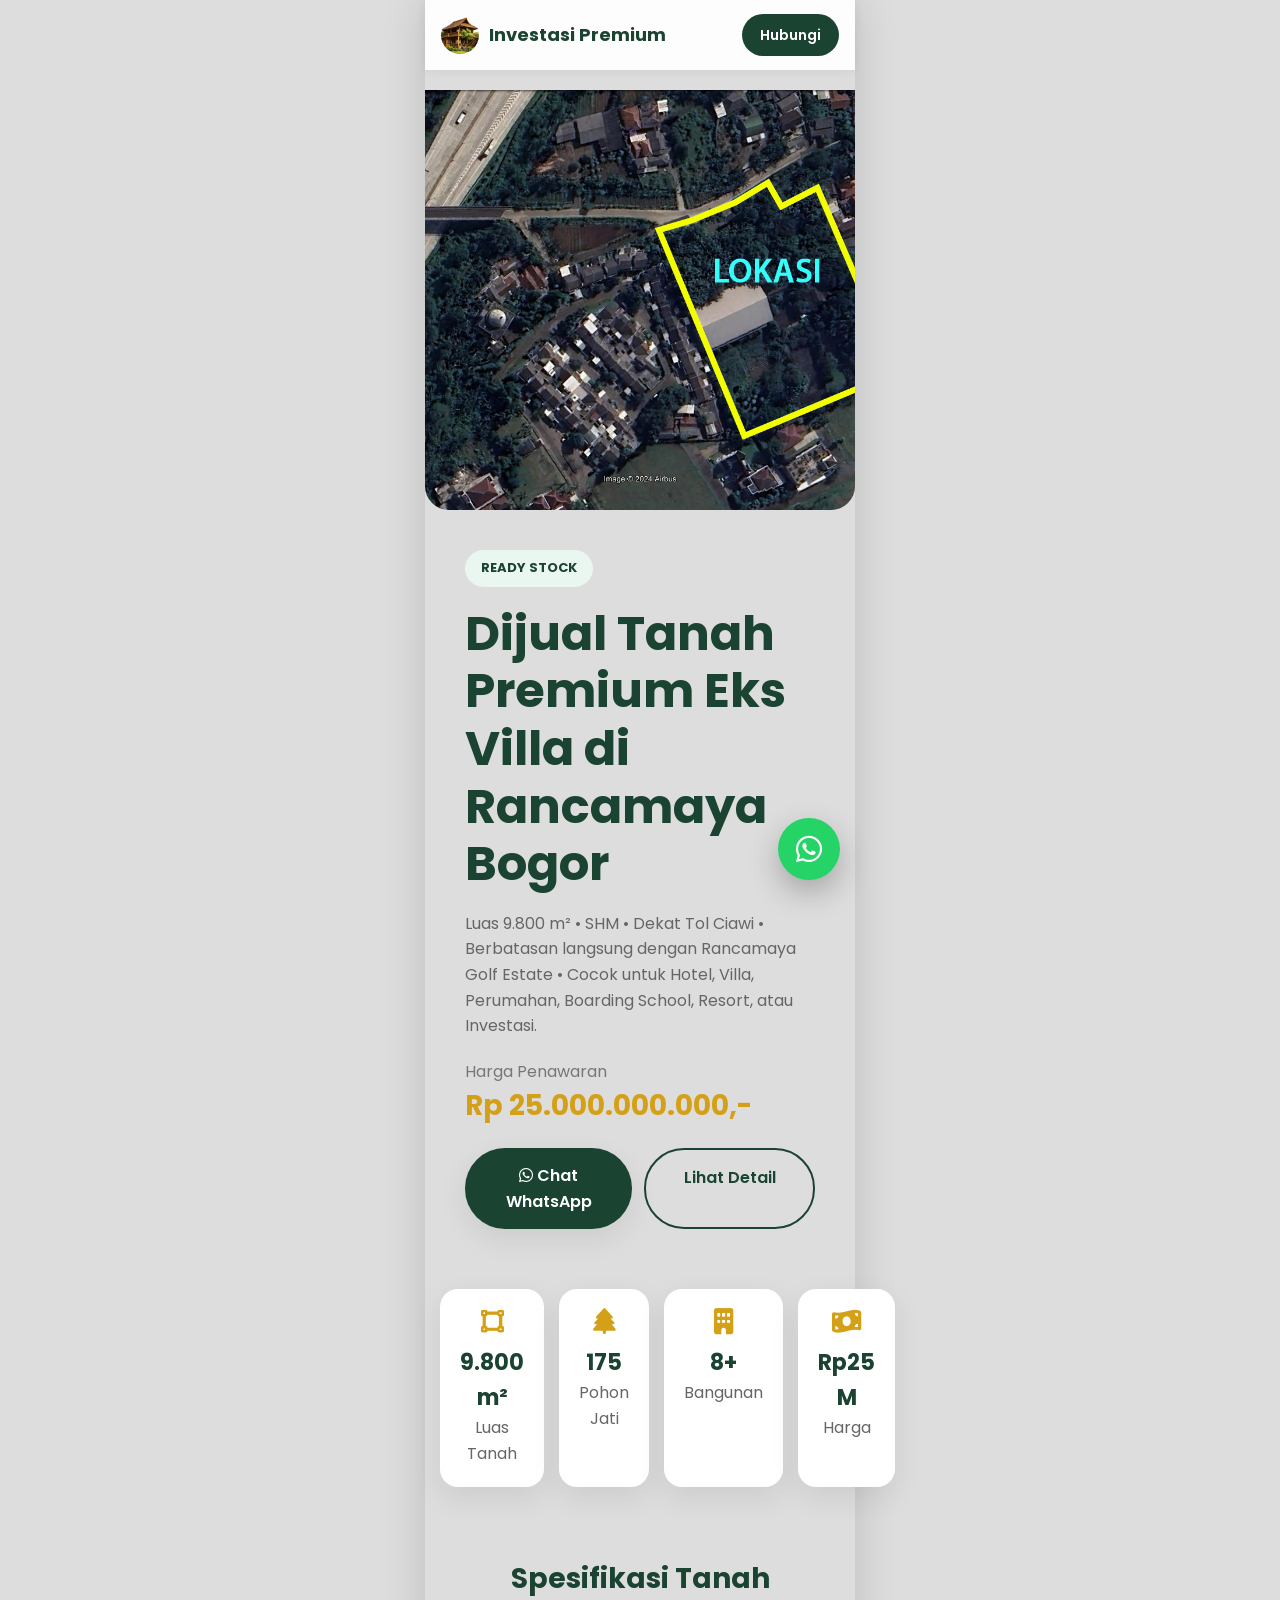
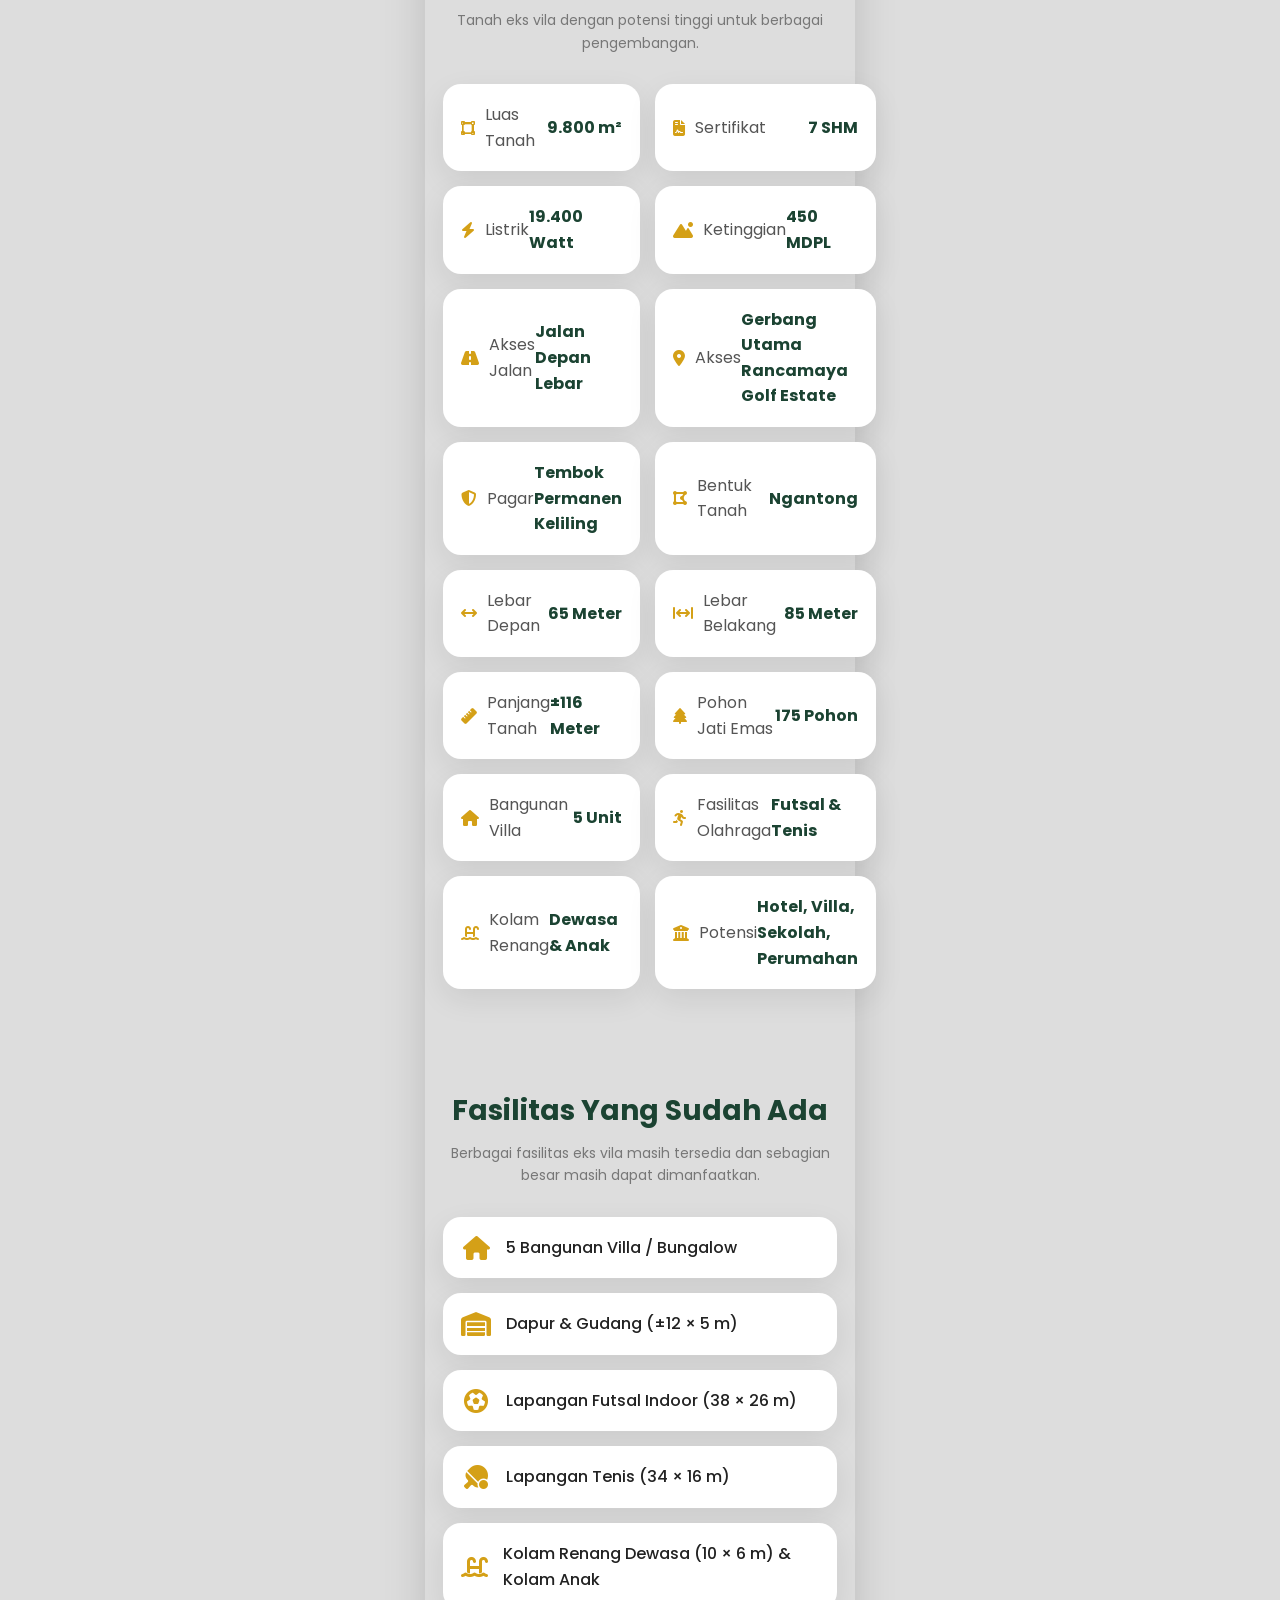
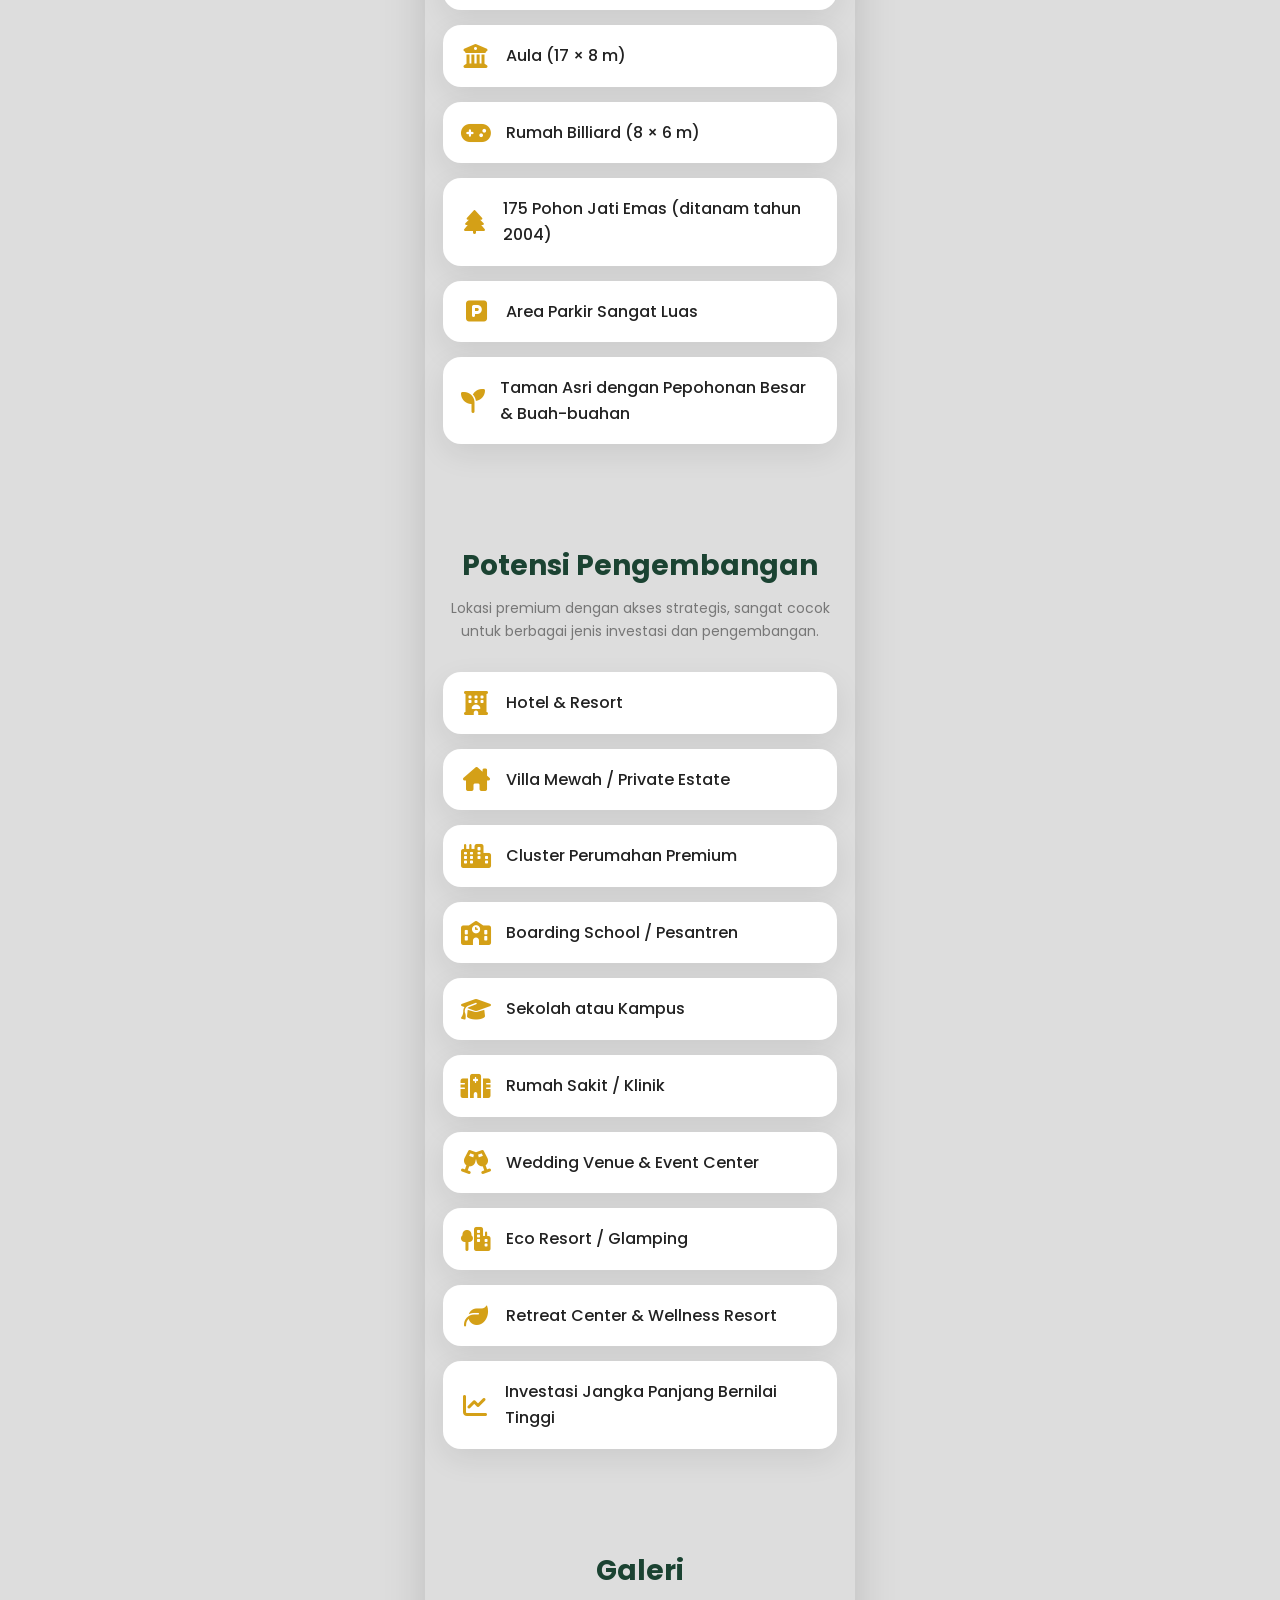
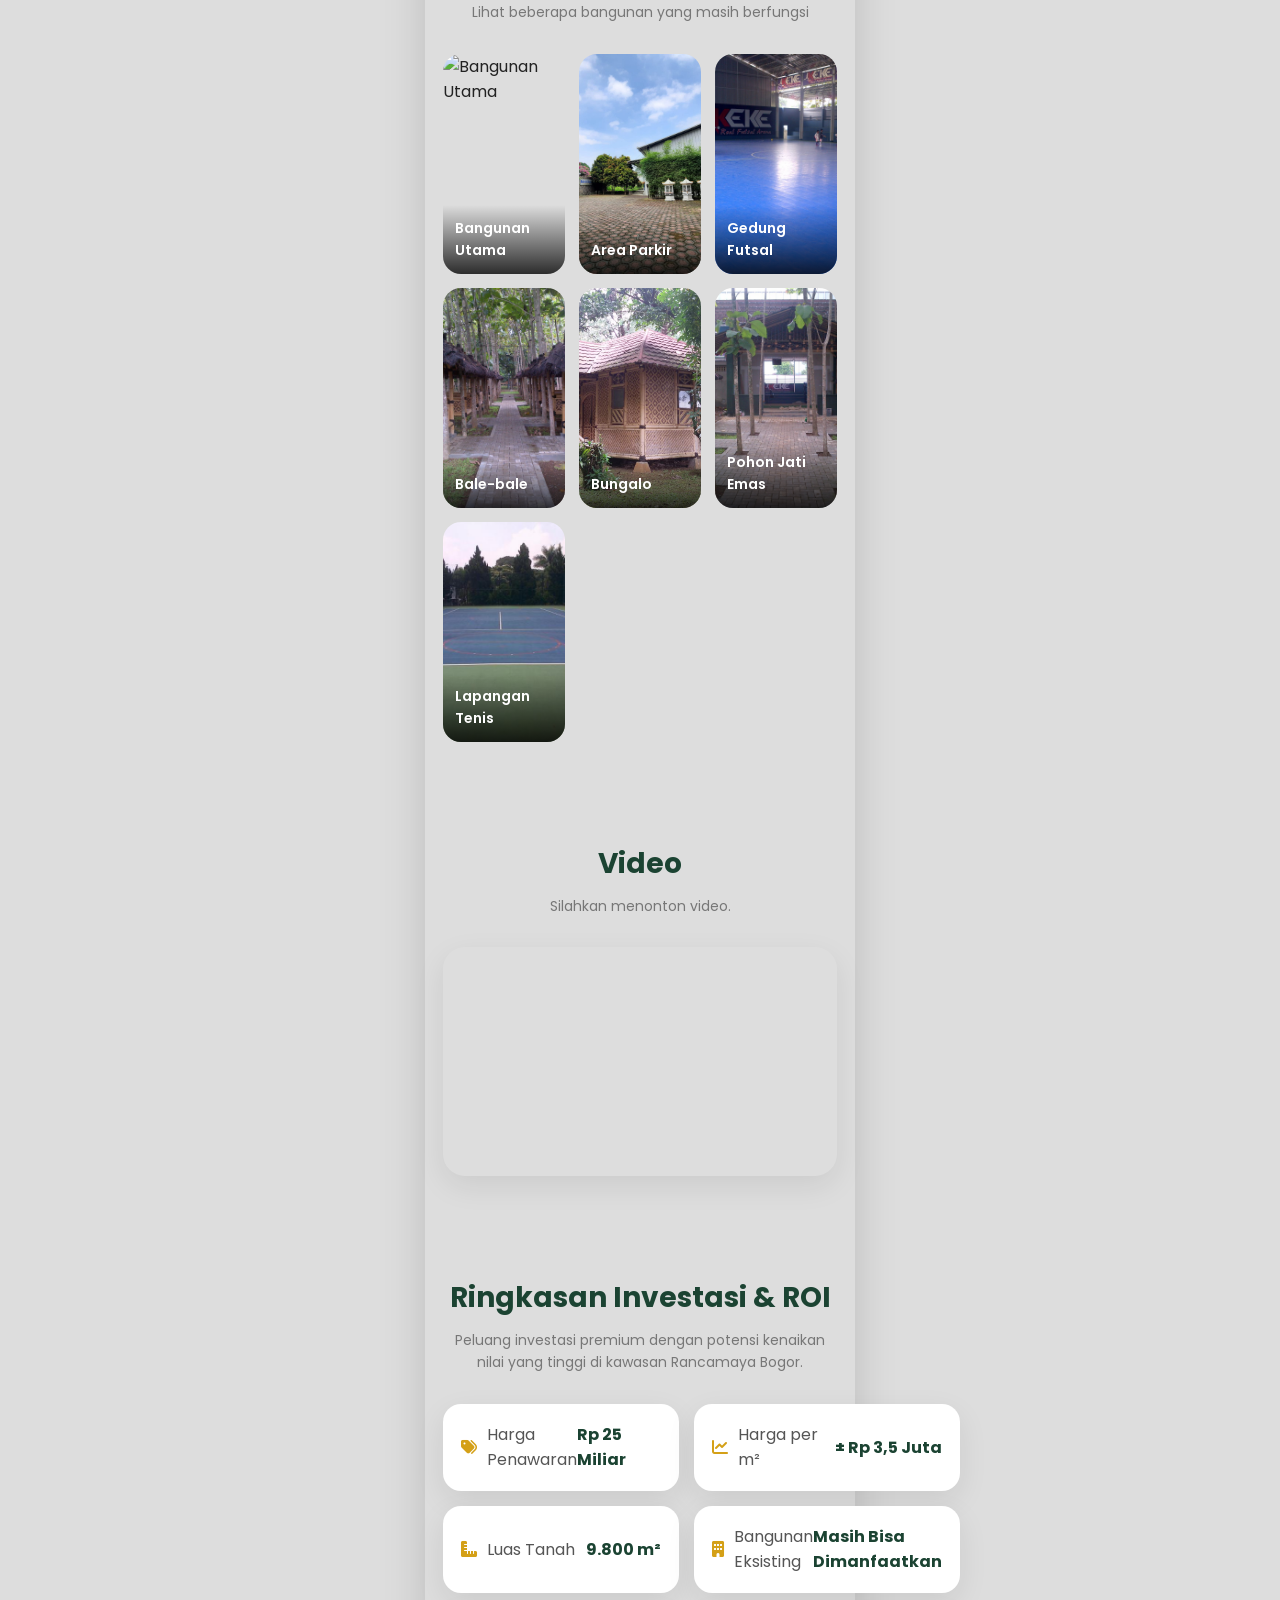
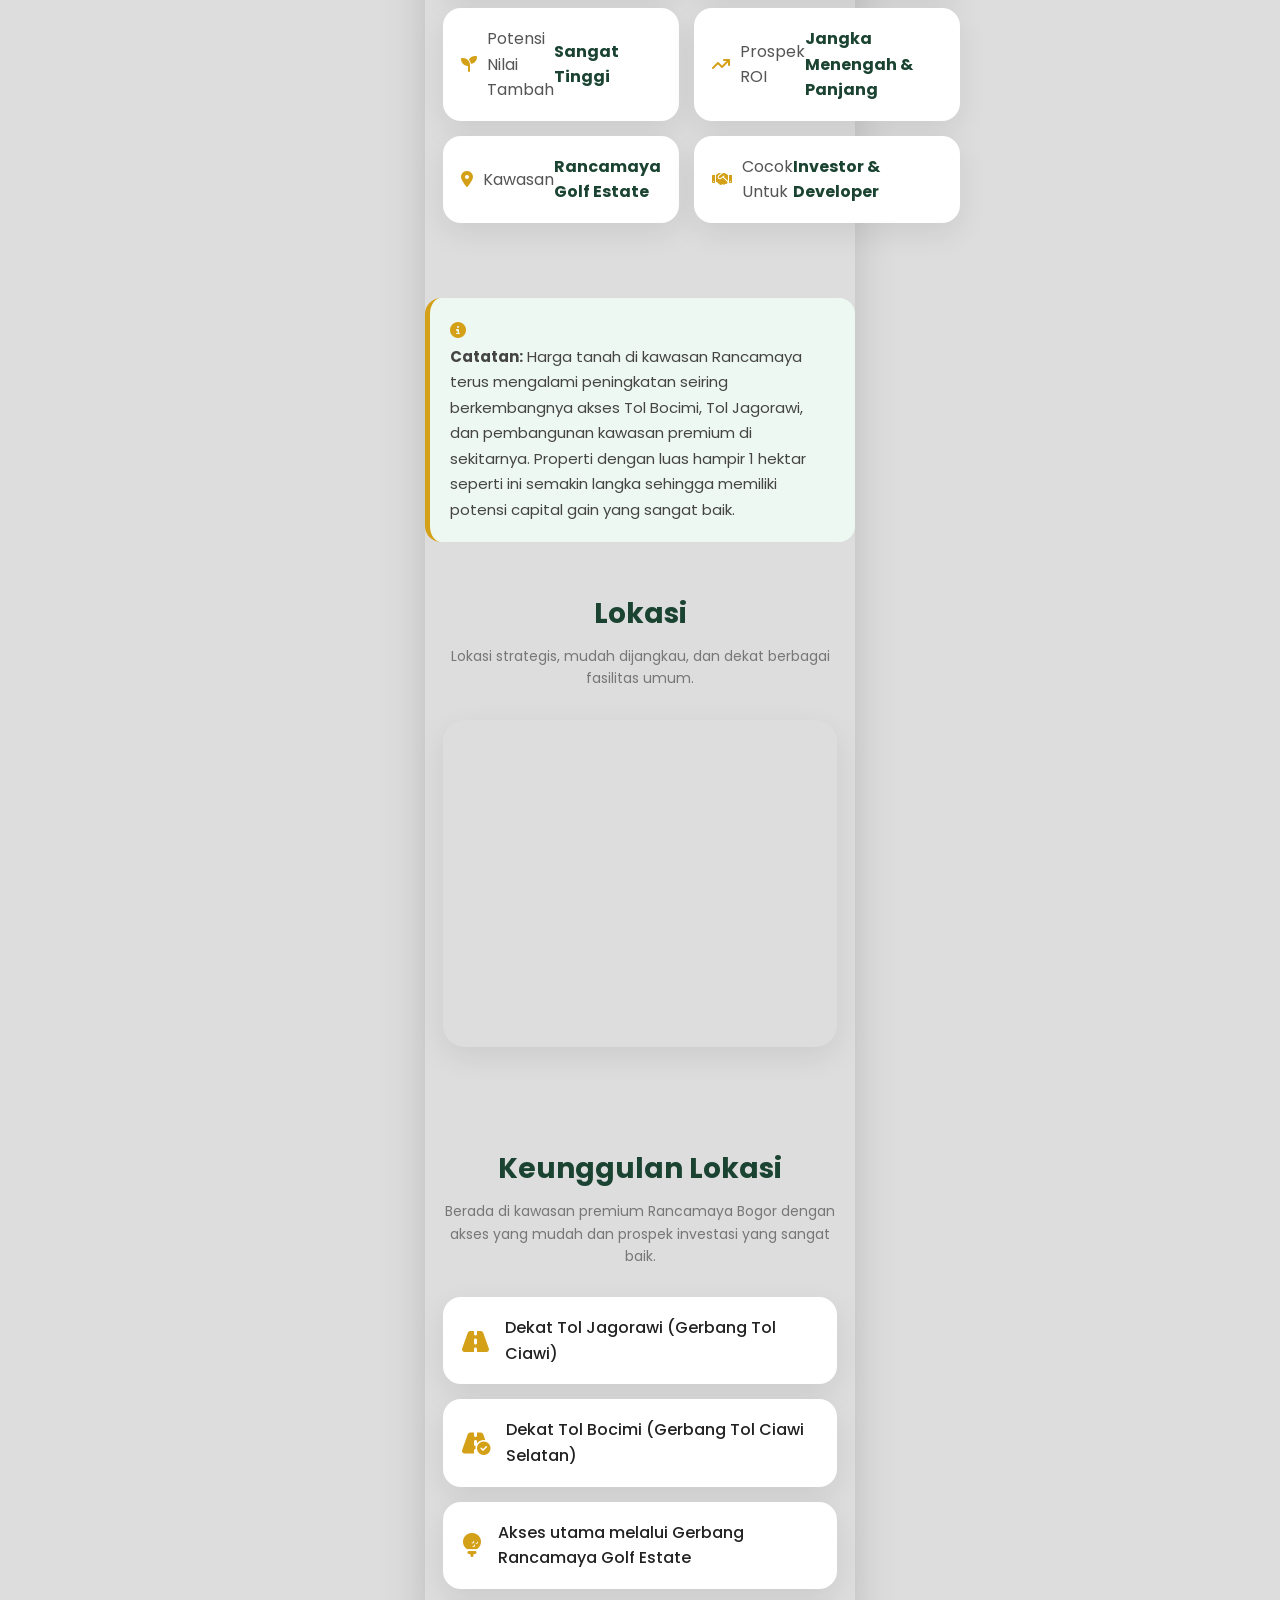
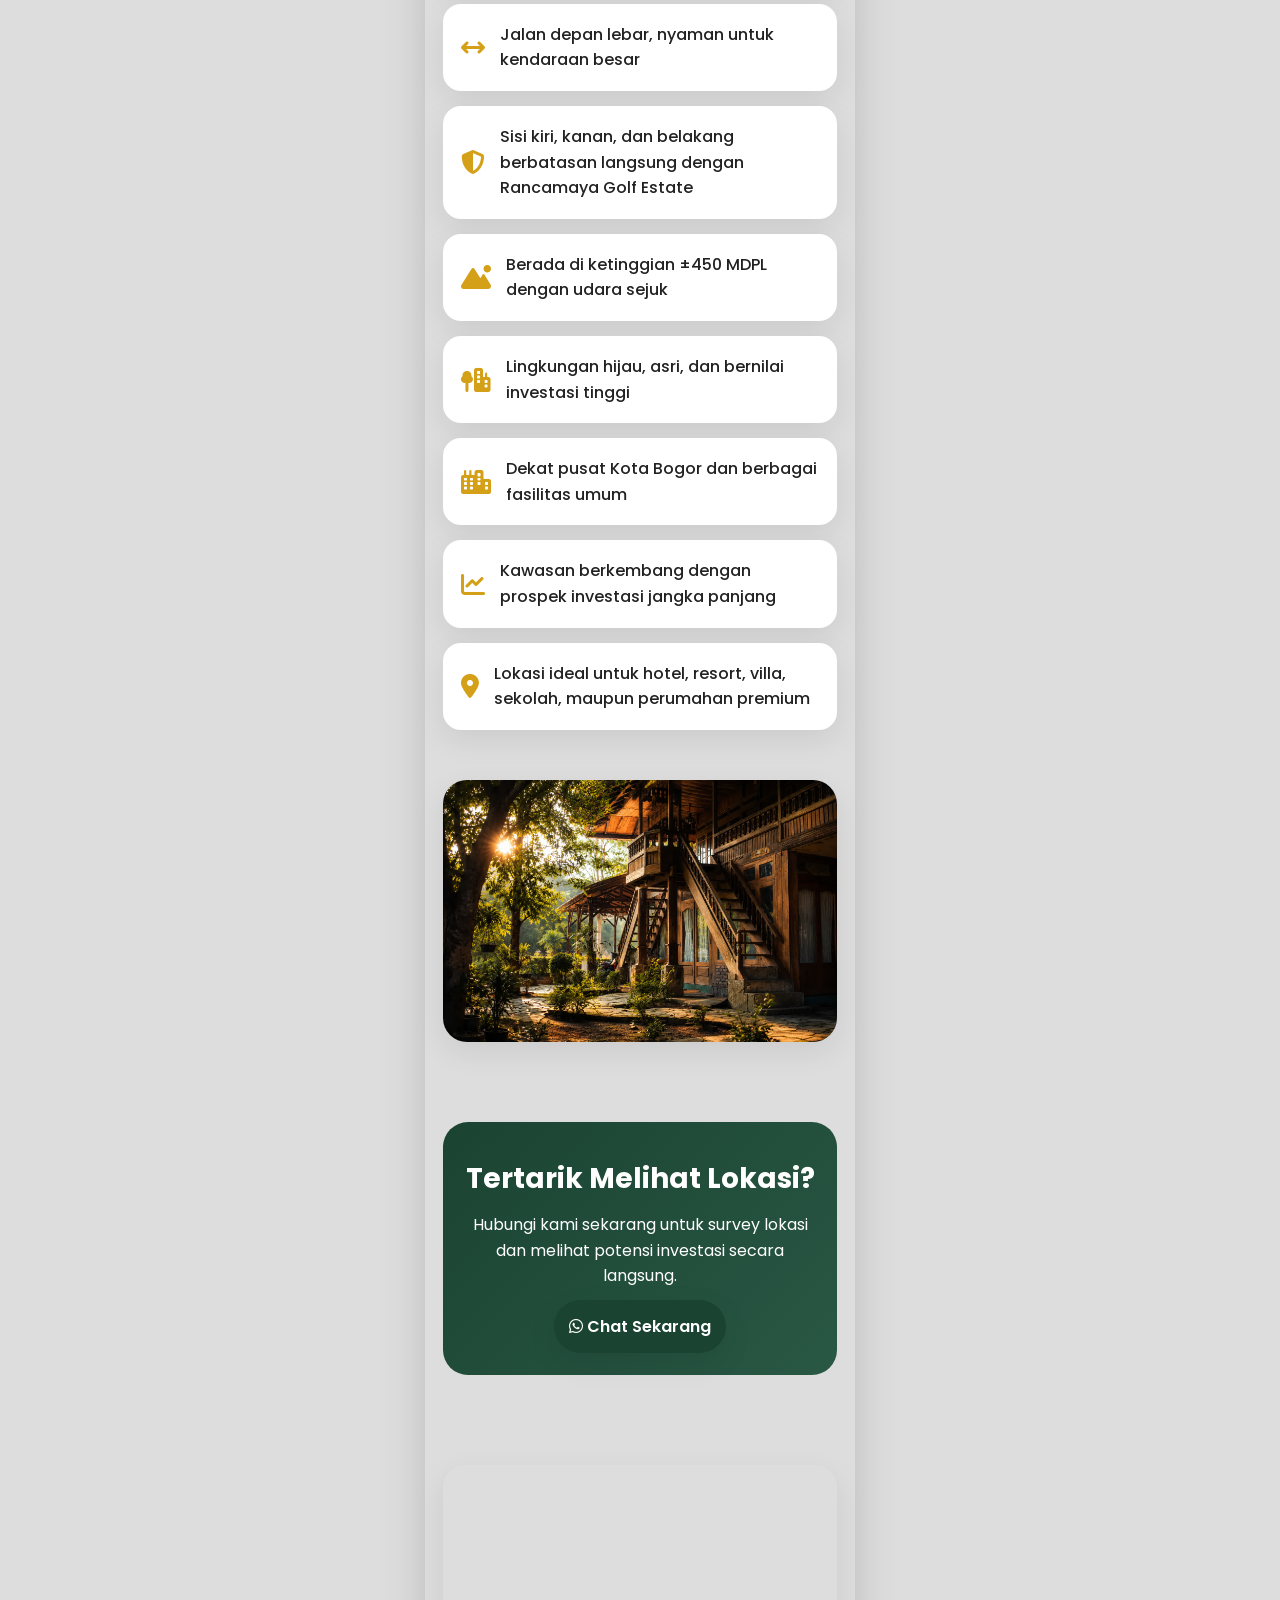
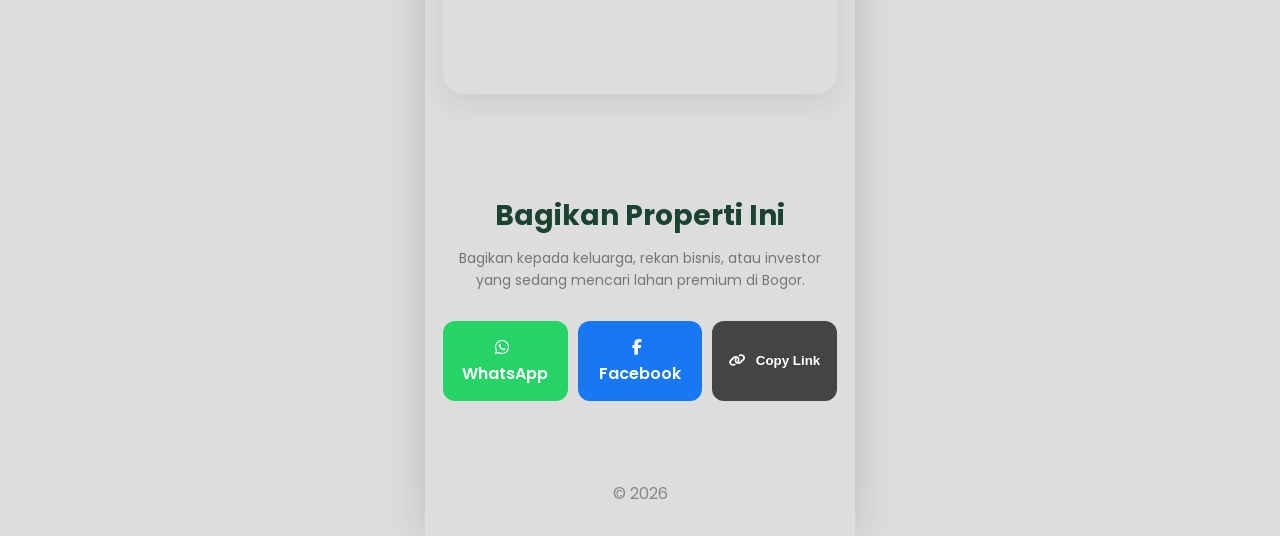
==== index.html @ b441531a "Update index.html" ====
<!DOCTYPE html>
<html lang="id">

<head>

<!-- Primary Meta Tags -->
<meta charset="UTF-8">
<meta name="viewport" content="width=device-width, initial-scale=1.0">

<title>
Tanah Eks Villa Dijual di Rancamaya Bogor | 9.800 m² | SHM | Rp25 Miliar
</title>

<meta name="title" content="Tanah Eks Villa Dijual di Rancamaya Bogor | 9.800 m² | Rp25 Miliar">

<meta name="description" content="Dijual tanah eks villa seluas 9.800 m² di Rancamaya Bogor. Dekat Tol Ciawi, akses dari Rancamaya Golf Estate, 7 SHM, cocok untuk hotel, villa, boarding school, resort, atau perumahan.">

<!-- Open Graph / Facebook -->
<meta property="og:type" content="website">
<meta property="og:url" content="https://rontob.github.io/investasi-premium/">
<meta property="og:title" content="Tanah Eks Villa Dijual di Rancamaya Bogor | 9.800 m² | Rp25 Miliar">
<meta property="og:description" content="Tanah eks villa premium seluas 9.800 m² di kawasan Rancamaya Bogor. Dekat Tol Ciawi, akses utama Rancamaya Golf Estate, 7 SHM, cocok untuk hotel, villa mewah, resort, boarding school, dan perumahan.">
<meta property="og:image" content="https://rontob.github.io/investasi-premium/images/cover.jpg">
<meta property="og:image:secure_url" content="https://rontob.github.io/investasi-premium/images/cover.jpg">
<meta property="og:image:type" content="image/jpeg">
<meta property="og:site_name" content="Investasi Premium Rancamaya">
<meta property="og:locale" content="id_ID">

<!-- Twitter Card -->
<meta name="twitter:card" content="summary_large_image">
<meta name="twitter:url" content="https://rontob.github.io/investasi-premium/">
<meta name="twitter:title" content="Tanah Eks Villa Dijual di Rancamaya Bogor | 9.800 m²">
<meta name="twitter:description" content="Lahan premium 9.800 m² di Rancamaya Bogor dengan berbagai fasilitas eks villa. Cocok untuk hotel, resort, villa mewah, boarding school, dan investasi jangka panjang.">
<meta name="twitter:image" content="https://rontob.github.io/investasi-premium/images/cover.jpg">

<!-- Additional SEO -->
<meta name="keywords" content="tanah dijual Rancamaya, tanah Bogor, tanah dekat tol Ciawi, tanah investasi Bogor, lahan hotel Bogor, tanah villa Bogor, tanah resort Bogor, tanah boarding school, tanah perumahan Bogor, Rancamaya Golf Estate">

<meta name="author" content="Ronald 083897906925">
<meta name="robots" content="index,follow">

<link rel="canonical" href="https://rontob.github.io/investasi-premium/">

<link rel="icon" type="image/png" href="images/logo.png">

<meta name="theme-color" content="#1B4332">
    <!-- Google Font -->

    <link rel="preconnect"
        href="https://fonts.googleapis.com">

    <link rel="preconnect"
        href="https://fonts.gstatic.com"
        crossorigin>

    <link href="https://fonts.googleapis.com/css2?family=Poppins:wght@300;400;500;600;700;800&display=swap"
        rel="stylesheet">

    <!-- Font Awesome -->

    <link rel="stylesheet"
        href="https://cdnjs.cloudflare.com/ajax/libs/font-awesome/6.7.2/css/all.min.css">

    <!-- CSS -->

    <link rel="stylesheet"
        href="style.css">

</head>

<body>

<!-- ========================= -->

<header class="header">

<nav class="navbar">

<div class="logo">

<img src="images/logo.png" alt="Logo" loading="lazy">

<span>Investasi Premium</span>

</div>

<a href="https://wa.me/6283897906925?text=Halo%20Pak,%20saya%20tertarik%20dengan%20rumah%20di%20Cinere%20Residence."
class="btn-nav">

Hubungi

</a>

</nav>

</header>

<!-- ========================= -->

<section class="hero">

<img
src="images/cover.jpg"
alt="Rumah Dijual"
class="hero-image"
loading="eager" fetchpriority="high">

<div class="hero-content">

<span class="badge">

READY STOCK

</span>

<h1>
Dijual Tanah Premium Eks Villa di Rancamaya Bogor
</h1>

<p>
Luas 9.800 m² • SHM • Dekat Tol Ciawi • Berbatasan langsung dengan Rancamaya Golf Estate • Cocok untuk Hotel, Villa, Perumahan, Boarding School, Resort, atau Investasi.
</p>

<div class="price">

Harga Penawaran

<strong>
Rp 25.000.000.000,-
</strong>

</div>

<div class="hero-button">

<a

href="https://wa.me/6283897906925?text=Halo%20Pak,%20saya%20tertarik%20dengan%20rumah%20di%20Cinere%20Residence."

class="btn-primary">

<i class="fab fa-whatsapp"></i>

Chat WhatsApp

</a>

<a

href="#spesifikasi"

class="btn-secondary">

Lihat Detail

</a>

</div>

</div>

</section>


<!-- ========================= -->
<!-- QUICK INFO -->
<!-- ========================= -->

<section class="quick-info">

    <div class="item">
        <i class="fa-solid fa-vector-square"></i>
        <h3>9.800 m²</h3>
        <p>Luas Tanah</p>
    </div>

    <div class="item">
        <i class="fa-solid fa-tree"></i>
        <h3>175</h3>
        <p>Pohon Jati</p>
    </div>

    <div class="item">
        <i class="fa-solid fa-building"></i>
        <h3>8+</h3>
        <p>Bangunan</p>
    </div>

    <div class="item">
        <i class="fa-solid fa-money-bill-wave"></i>
        <h3>Rp25 M</h3>
        <p>Harga</p>
    </div>

</section>

<!-- ========================= -->
<!-- SPESIFIKASI -->
<!-- ========================= -->

<section id="spesifikasi" class="section">

    <div class="section-title">
        <h2>Spesifikasi Tanah</h2>
        <p>
            Tanah eks vila dengan potensi tinggi untuk berbagai pengembangan.
        </p>
    </div>

    <div class="spec-card">

        <div>
            <i class="fa-solid fa-vector-square"></i>
            <span>Luas Tanah</span>
            <strong>9.800 m²</strong>
        </div>

        <div>
            <i class="fa-solid fa-file-contract"></i>
            <span>Sertifikat</span>
            <strong>7 SHM</strong>
        </div>

        <div>
            <i class="fa-solid fa-bolt"></i>
            <span>Listrik</span>
            <strong>19.400 Watt</strong>
        </div>

        <div>
            <i class="fa-solid fa-mountain-sun"></i>
            <span>Ketinggian</span>
            <strong>450 MDPL</strong>
        </div>

        <div>
            <i class="fa-solid fa-road"></i>
            <span>Akses Jalan</span>
            <strong>Jalan Depan Lebar</strong>
        </div>

        <div>
            <i class="fa-solid fa-location-dot"></i>
            <span>Akses</span>
            <strong>Gerbang Utama Rancamaya Golf Estate</strong>
        </div>

        <div>
            <i class="fa-solid fa-shield-halved"></i>
            <span>Pagar</span>
            <strong>Tembok Permanen Keliling</strong>
        </div>

        <div>
            <i class="fa-solid fa-draw-polygon"></i>
            <span>Bentuk Tanah</span>
            <strong>Ngantong</strong>
        </div>

        <div>
            <i class="fa-solid fa-arrows-left-right"></i>
            <span>Lebar Depan</span>
            <strong>65 Meter</strong>
        </div>

        <div>
            <i class="fa-solid fa-arrows-left-right-to-line"></i>
            <span>Lebar Belakang</span>
            <strong>85 Meter</strong>
        </div>

        <div>
            <i class="fa-solid fa-ruler"></i>
            <span>Panjang Tanah</span>
            <strong>±116 Meter</strong>
        </div>

        <div>
            <i class="fa-solid fa-tree"></i>
            <span>Pohon Jati Emas</span>
            <strong>175 Pohon</strong>
        </div>

        <div>
            <i class="fa-solid fa-house"></i>
            <span>Bangunan Villa</span>
            <strong>5 Unit</strong>
        </div>

        <div>
            <i class="fa-solid fa-person-running"></i>
            <span>Fasilitas Olahraga</span>
            <strong>Futsal & Tenis</strong>
        </div>

        <div>
            <i class="fa-solid fa-water-ladder"></i>
            <span>Kolam Renang</span>
            <strong>Dewasa & Anak</strong>
        </div>

        <div>
            <i class="fa-solid fa-building-columns"></i>
            <span>Potensi</span>
            <strong>Hotel, Villa, Sekolah, Perumahan</strong>
        </div>

    </div>

</section>

<!-- ====== BAGIAN 2 DIMULAI DI SINI ====== -->
<!-- ========================= -->
<!-- FASILITAS YANG SUDAH ADA -->
<!-- ========================= -->

<section id="fasilitas" class="section">

    <div class="section-title">
        <h2>Fasilitas Yang Sudah Ada</h2>
        <p>
            Berbagai fasilitas eks vila masih tersedia dan sebagian besar masih dapat dimanfaatkan.
        </p>
    </div>

    <div class="feature-list">

        <div class="feature-item">
            <i class="fa-solid fa-house"></i>
            <span>5 Bangunan Villa / Bungalow</span>
        </div>

        <div class="feature-item">
            <i class="fa-solid fa-warehouse"></i>
            <span>Dapur & Gudang (±12 × 5 m)</span>
        </div>

        <div class="feature-item">
            <i class="fa-solid fa-futbol"></i>
            <span>Lapangan Futsal Indoor (38 × 26 m)</span>
        </div>

        <div class="feature-item">
            <i class="fa-solid fa-table-tennis-paddle-ball"></i>
            <span>Lapangan Tenis (34 × 16 m)</span>
        </div>

        <div class="feature-item">
            <i class="fa-solid fa-water-ladder"></i>
            <span>Kolam Renang Dewasa (10 × 6 m) & Kolam Anak</span>
        </div>

        <div class="feature-item">
            <i class="fa-solid fa-building-columns"></i>
            <span>Aula (17 × 8 m)</span>
        </div>

        <div class="feature-item">
            <i class="fa-solid fa-gamepad"></i>
            <span>Rumah Billiard (8 × 6 m)</span>
        </div>

        <div class="feature-item">
            <i class="fa-solid fa-tree"></i>
            <span>175 Pohon Jati Emas (ditanam tahun 2004)</span>
        </div>

        <div class="feature-item">
            <i class="fa-solid fa-square-parking"></i>
            <span>Area Parkir Sangat Luas</span>
        </div>

        <div class="feature-item">
            <i class="fa-solid fa-seedling"></i>
            <span>Taman Asri dengan Pepohonan Besar & Buah-buahan</span>
        </div>

    </div>

</section>

    <!-- ========================= -->
<!-- POTENSI PENGEMBANGAN -->
<!-- ========================= -->

<section id="potensi" class="section">

    <div class="section-title">
        <h2>Potensi Pengembangan</h2>
        <p>
            Lokasi premium dengan akses strategis, sangat cocok untuk berbagai jenis investasi dan pengembangan.
        </p>
    </div>

    <div class="feature-list">

        <div class="feature-item">
            <i class="fa-solid fa-hotel"></i>
            <span>Hotel & Resort</span>
        </div>

        <div class="feature-item">
            <i class="fa-solid fa-house-chimney"></i>
            <span>Villa Mewah / Private Estate</span>
        </div>

        <div class="feature-item">
            <i class="fa-solid fa-city"></i>
            <span>Cluster Perumahan Premium</span>
        </div>

        <div class="feature-item">
            <i class="fa-solid fa-school"></i>
            <span>Boarding School / Pesantren</span>
        </div>

        <div class="feature-item">
            <i class="fa-solid fa-graduation-cap"></i>
            <span>Sekolah atau Kampus</span>
        </div>

        <div class="feature-item">
            <i class="fa-solid fa-hospital"></i>
            <span>Rumah Sakit / Klinik</span>
        </div>

        <div class="feature-item">
            <i class="fa-solid fa-champagne-glasses"></i>
            <span>Wedding Venue & Event Center</span>
        </div>

        <div class="feature-item">
            <i class="fa-solid fa-tree-city"></i>
            <span>Eco Resort / Glamping</span>
        </div>

        <div class="feature-item">
            <i class="fa-solid fa-leaf"></i>
            <span>Retreat Center & Wellness Resort</span>
        </div>

        <div class="feature-item">
            <i class="fa-solid fa-chart-line"></i>
            <span>Investasi Jangka Panjang Bernilai Tinggi</span>
        </div>

    </div>

</section>

<!-- ========================= -->
<!-- GALERI -->
<!-- ========================= -->

    
    <section id="gallery" class="section">

    <div class="section-title">
        <h2>Galeri</h2>
        <p>Lihat beberapa bangunan yang masih berfungsi</p>
    </div>

    <div class="gallery">

        <div class="gallery-item">
            <img src="images/bagunanutama.jpeg"
                 alt="Bangunan Utama"
                 loading="lazy"
                 onclick="openImage(this.src)">
            <div class="gallery-caption">Bangunan Utama</div>
        </div>

        <div class="gallery-item">
            <img src="images/parkir.jpeg"
                 alt="Area Parkir Luas"
                 loading="lazy"
                 onclick="openImage(this.src)">
            <div class="gallery-caption">Area Parkir</div>
        </div>

        <div class="gallery-item">
            <img src="images/futsal.jpeg"
                 alt="Gedung Futsal"
                 loading="lazy"
                 onclick="openImage(this.src)">
            <div class="gallery-caption">Gedung Futsal</div>
        </div>

        <div class="gallery-item">
            <img src="images/balebale.jpeg"
                 alt="Dapur"
                 loading="lazy"
                 onclick="openImage(this.src)">
            <div class="gallery-caption">Bale-bale</div>
        </div>

        <div class="gallery-item">
            <img src="images/bungalo.jpeg"
                 alt="Bungalo"
                 loading="lazy"
                 onclick="openImage(this.src)">
            <div class="gallery-caption">Bungalo</div>
        </div>

        <div class="gallery-item">
            <img src="images/pintumasukfutsal.jpeg"
                 alt="Area Masuk Futsal"
                 loading="lazy"
                 onclick="openImage(this.src)">
            <div class="gallery-caption">Pohon Jati Emas</div>
        </div>
        <div class="gallery-item">
            <img src="images/tenis.jpeg"
                 alt="Lapangan Tenis"
                 loading="lazy"
                 onclick="openImage(this.src)">
            <div class="gallery-caption">Lapangan Tenis</div>
        </div>
    </div>

    </section>

<!-- ========================= -->
<!-- VIDEO -->
<!-- ========================= -->

<section class="section">

    <div class="section-title">

        <h2>Video</h2>

        <p>
            Silahkan menonton video.
        </p>

    </div>

    <div class="video-box">

        <iframe
            src="https://www.youtube.com/embed/E-bvQVPgO90"
            title="Video 1"
            loading="lazy"
            allowfullscreen>
        </iframe>

    </div>


</section>


    <!-- ========================= -->
<!-- RINGKASAN INVESTASI & ROI -->
<!-- ========================= -->

<section id="investasi" class="section">

    <div class="section-title">
        <h2>Ringkasan Investasi & ROI</h2>
        <p>
            Peluang investasi premium dengan potensi kenaikan nilai yang tinggi di kawasan Rancamaya Bogor.
        </p>
    </div>

    <div class="spec-card">

        <div>
            <i class="fa-solid fa-tags"></i>
            <span>Harga Penawaran</span>
            <strong>Rp 25 Miliar</strong>
        </div>

        <div>
            <i class="fa-solid fa-chart-line"></i>
            <span>Harga per m²</span>
            <strong>± Rp 3,5 Juta</strong>
        </div>

        <div>
            <i class="fa-solid fa-ruler-combined"></i>
            <span>Luas Tanah</span>
            <strong>9.800 m²</strong>
        </div>

        <div>
            <i class="fa-solid fa-building"></i>
            <span>Bangunan Eksisting</span>
            <strong>Masih Bisa Dimanfaatkan</strong>
        </div>

        <div>
            <i class="fa-solid fa-seedling"></i>
            <span>Potensi Nilai Tambah</span>
            <strong>Sangat Tinggi</strong>
        </div>

        <div>
            <i class="fa-solid fa-arrow-trend-up"></i>
            <span>Prospek ROI</span>
            <strong>Jangka Menengah & Panjang</strong>
        </div>

        <div>
            <i class="fa-solid fa-location-dot"></i>
            <span>Kawasan</span>
            <strong>Rancamaya Golf Estate</strong>
        </div>

        <div>
            <i class="fa-solid fa-handshake"></i>
            <span>Cocok Untuk</span>
            <strong>Investor & Developer</strong>
        </div>

    </div>

</section>
    <div class="cta-note">

    <i class="fa-solid fa-circle-info"></i>

    <p>
        <strong>Catatan:</strong> Harga tanah di kawasan Rancamaya terus mengalami peningkatan seiring berkembangnya akses Tol Bocimi, Tol Jagorawi, dan pembangunan kawasan premium di sekitarnya. Properti dengan luas hampir 1 hektar seperti ini semakin langka sehingga memiliki potensi capital gain yang sangat baik.
    </p>

    </div>

<!-- ========================= -->
<!-- LOKASI -->
<!-- ========================= -->

<section id="lokasi" class="section">

    <div class="section-title">
        <h2>Lokasi</h2>
        <p>Lokasi strategis, mudah dijangkau, dan dekat berbagai fasilitas umum.</p>
    </div>

    <div class="map">

              <iframe
            src="https://www.google.com/maps?q=Keke+Futsal+Arena+Bogor&output=embed"
            loading="lazy"
            allowfullscreen
            referrerpolicy="strict-origin-when-cross-origin"
            title="Lokasi Rumah Dijual Cinere Residence">
              </iframe>

    </div>

</section>
<!-- ========================= -->
<!-- KEUNGGULAN LOKASI -->
<!-- ========================= -->

<section id="keunggulan-lokasi" class="section">

    <div class="section-title">
        <h2>Keunggulan Lokasi</h2>
        <p>
            Berada di kawasan premium Rancamaya Bogor dengan akses yang mudah dan prospek investasi yang sangat baik.
        </p>
    </div>

    <div class="feature-list">

        <div class="feature-item">
            <i class="fa-solid fa-road"></i>
            <span>Dekat Tol Jagorawi (Gerbang Tol Ciawi)</span>
        </div>

        <div class="feature-item">
            <i class="fa-solid fa-road-circle-check"></i>
            <span>Dekat Tol Bocimi (Gerbang Tol Ciawi Selatan)</span>
        </div>

        <div class="feature-item">
            <i class="fa-solid fa-golf-ball-tee"></i>
            <span>Akses utama melalui Gerbang Rancamaya Golf Estate</span>
        </div>

        <div class="feature-item">
            <i class="fa-solid fa-arrows-left-right"></i>
            <span>Jalan depan lebar, nyaman untuk kendaraan besar</span>
        </div>

        <div class="feature-item">
            <i class="fa-solid fa-shield-halved"></i>
            <span>Sisi kiri, kanan, dan belakang berbatasan langsung dengan Rancamaya Golf Estate</span>
        </div>

        <div class="feature-item">
            <i class="fa-solid fa-mountain-sun"></i>
            <span>Berada di ketinggian ±450 MDPL dengan udara sejuk</span>
        </div>

        <div class="feature-item">
            <i class="fa-solid fa-tree-city"></i>
            <span>Lingkungan hijau, asri, dan bernilai investasi tinggi</span>
        </div>

        <div class="feature-item">
            <i class="fa-solid fa-city"></i>
            <span>Dekat pusat Kota Bogor dan berbagai fasilitas umum</span>
        </div>

        <div class="feature-item">
            <i class="fa-solid fa-chart-line"></i>
            <span>Kawasan berkembang dengan prospek investasi jangka panjang</span>
        </div>

        <div class="feature-item">
            <i class="fa-solid fa-location-dot"></i>
            <span>Lokasi ideal untuk hotel, resort, villa, sekolah, maupun perumahan premium</span>
        </div>

    </div>

</section>

    <!-- ========================= -->
<!-- FULL IMAGE -->
<!-- ========================= -->

<section class="section image-banner">

    <img
        src="images/art.jpg"
        alt="Investasi Tanah Premium Rancamaya"
        loading="lazy">

</section>
<!-- ========================= -->
<!-- CALL TO ACTION -->
<!-- ========================= -->

<section class="cta">

<h2>

Tertarik Melihat Lokasi?

</h2>

<p>

Hubungi kami sekarang untuk survey lokasi dan melihat potensi investasi secara langsung.
    
</p>

<a
href="https://wa.me/6283897906925?text=Halo%20Pak,%20saya%20tertarik%20dengan%20rumah%20di%20Cinere%20Residence."
class="btn-primary">

<i class="fab fa-whatsapp"></i>

Chat Sekarang

</a>

</section>
    <section class="section">
            <div class="video-box">

        <iframe
            src="https://www.youtube.com/embed/zc4q4cCRBk8"
            title="Video 2"
            loading="lazy"
            allowfullscreen>
        </iframe>

            </div>
            
        </section>
<!-- ========================= -->
<!-- BAGIKAN PROPERTI -->
<!-- ========================= -->

<section class="section" id="share">

    <div class="section-title">
        <h2>Bagikan Properti Ini</h2>
        <p>
            Bagikan kepada keluarga, rekan bisnis, atau investor yang sedang mencari lahan premium di Bogor.
        </p>
    </div>

    <div class="share-buttons">

        <a href="#" id="shareWhatsapp" class="share-btn whatsapp">
            <i class="fab fa-whatsapp"></i>
            WhatsApp
        </a>

        <a href="#" id="shareFacebook" class="share-btn facebook" target="_blank">
            <i class="fab fa-facebook-f"></i>
            Facebook
        </a>

        <button type="button" id="copyLink" class="share-btn copy">
            <i class="fa-solid fa-link"></i>
            Copy Link
        </button>

    </div>

</section>

<!-- ========================= -->
<!-- FOOTER -->
<!-- ========================= -->

<footer>

    <p>
        © 2026 
    </p>

</footer>

<!-- ========================= -->
<!-- FLOATING WHATSAPP -->
<!-- ========================= -->

<a
    href="https://wa.me/6283897906925?text=Halo,%20saya%20tertarik%20dengan%20Tanah%20Premium%20Eks%20Villa%20di%20Rancamaya%20Bogor.%20Mohon%20informasinya."
    class="floating-wa"
    target="_blank"
    aria-label="Chat WhatsApp">

    <i class="fab fa-whatsapp"></i>

</a>

<!-- ========================= -->
<!-- LIGHTBOX -->
<!-- ========================= -->

<div id="imageModal" class="image-modal">

    <span class="close-btn" onclick="closeImage()">&times;</span>

    <img id="modalImg" alt="Foto Properti">

</div>

<!-- ========================= -->
<!-- JAVASCRIPT -->
<!-- ========================= -->

<script src="script.js"></script>

</body>

</html>
---- style.css ----
/* ======================================================
   LANDING PAGE RUMAH
   STYLE.CSS
   Mobile First
====================================================== */

/* =========================
   RESET
========================= */

*{
    margin:0;
    padding:0;
    box-sizing:border-box;
}

:root{
    --primary:#1B4332;
    --secondary:#D4A017;
    --white:#fff;
    --gray:#777;
    --light:#f5f5f5;
    --radius:18px;
    --shadow:0 10px 30px rgba(0,0,0,.08);
}

html{
    scroll-behavior:smooth;
}

body{
    font-family:'Poppins',sans-serif;
    background:#F7F8FA;
    color:#222;
    line-height:1.6;
}

img{
    width:100%;
    display:block;
    transition:.35s;
}

img:hover{
    filter:brightness(1.03);
}

a{
    text-decoration:none;
}

/* =========================
   SECTION
========================= */

.section{
    padding:50px 18px;
}

.section-title{
    text-align:center;
    margin-bottom:30px;
}

.section-title h2{
    font-size:28px;
    color:var(--primary);
    margin-bottom:8px;
}

.section-title p{
    color:var(--gray);
    font-size:14px;
}

/* =========================
   NAVBAR
========================= */

.header{
    position:fixed;
    top:0;
    left:0;
    width:100%;
    z-index:999;
    background:rgba(255,255,255,.92);
    backdrop-filter:blur(10px);
    box-shadow:0 2px 10px rgba(0,0,0,.05);
}

.navbar{
    height:70px;
    padding:0 16px;
    display:flex;
    justify-content:space-between;
    align-items:center;
}

.logo{
    display:flex;
    align-items:center;
    gap:10px;
    color:var(--primary);
    font-weight:700;
    font-size:18px;
}

.logo img{
    width:38px;
    height:38px;
    border-radius:50%;
}

.btn-nav{
    background:var(--primary);
    color:#fff;
    padding:10px 18px;
    border-radius:30px;
    font-size:14px;
    font-weight:600;
    transition:.3s;
}

.btn-nav:hover{
    background:#255b46;
}

/* =========================
   HERO
========================= */

.hero{
    padding-top:90px;
}

.hero-image{
    height:260px;
    object-fit:cover;
    border-radius:0 0 24px 24px;
}

.hero-content{
    padding:20px;
}

.badge{
    display:inline-block;
    background:#EAF7F0;
    color:var(--primary);
    padding:8px 16px;
    border-radius:30px;
    font-size:13px;
    font-weight:700;
    margin-bottom:18px;
}

.hero-content h1{
    font-size:34px;
    line-height:1.2;
    color:var(--primary);
    margin-bottom:18px;
}

.hero-content p{
    color:#666;
    margin-bottom:20px;
}

.price{
    margin-bottom:25px;
    color:#777;
}

.price strong{
display:block;
font-size:28px;
font-weight:700;
line-height:1.2;
color:var(--secondary);
margin-top:5px;

}

/* =========================
   BUTTON
========================= */

.hero-button{
    display:flex;
    gap:12px;
    flex-wrap:wrap;
}

.btn-primary,
.btn-secondary{
    flex:1;
    padding:15px;
    border-radius:40px;
    text-align:center;
    font-weight:600;
    transition:.3s;
}

.btn-primary{
    background:var(--primary);
    color:#fff;
    box-shadow:var(--shadow);
}

.btn-primary:hover{
    transform:translateY(-3px);
}

.btn-secondary{
    border:2px solid var(--primary);
    color:var(--primary);
}

.btn-secondary:hover{
    background:var(--primary);
    color:#fff;
}

/* =========================
   QUICK INFO
========================= */

.quick-info{
    padding:20px 15px;
    display:grid;
    grid-template-columns:repeat(2,1fr);
    gap:15px;
}

.quick-info .item{
    background:#fff;
    border-radius:18px;
    padding:20px;
    text-align:center;
    box-shadow:var(--shadow);
    transition:.3s;
}

.quick-info .item:hover{
    transform:translateY(-5px);
}

.quick-info i{
    font-size:26px;
    color:var(--secondary);
    margin-bottom:10px;
}

.quick-info h3{
    font-size:22px;
    color:var(--primary);
}

.quick-info p{
    color:#666;
}

/* =========================
   SPESIFIKASI
========================= */

.spec-card{
    display:grid;
    gap:15px;
}

.spec-card div{
    background:#fff;
    padding:18px;
    border-radius:18px;
    display:flex;
    justify-content:space-between;
    align-items:center;
    box-shadow:var(--shadow);
}

.spec-card i{
    color:var(--secondary);
    margin-right:10px;
}

.spec-card span{
    flex:1;
    color:#555;
}

.spec-card strong{
    color:var(--primary);
}

/* =========================
   GALLERY
========================= */

.gallery{
    display:grid;
    grid-template-columns:repeat(2,1fr);
    gap:14px;
}

.gallery-item{
    position:relative;
    overflow:hidden;
    border-radius:18px;
}

.gallery-item img{
    height:170px;
    object-fit:cover;
    cursor:pointer;
    box-shadow:var(--shadow);
}

.gallery-item:hover img{
    transform:scale(1.05);
}

.gallery-caption{
    position:absolute;
    left:0;
    right:0;
    bottom:0;
    padding:12px;
    color:#fff;
    font-size:14px;
    font-weight:600;
    background:linear-gradient(transparent,rgba(0,0,0,.8));
}

/* =========================
   VIDEO
========================= */

.video-box{
    overflow:hidden;
    border-radius:22px;
    box-shadow:var(--shadow);
}

.video-box iframe{
    width:100%;
    aspect-ratio:16/9;
    border:none;
}

/* =========================
   FEATURE
========================= */

.feature-list{
    display:grid;
    gap:15px;
}

.feature-item{
    background:#fff;
    padding:18px;
    border-radius:18px;
    display:flex;
    align-items:center;
    gap:15px;
    font-weight:500;
    box-shadow:var(--shadow);
    transition:.3s;
}

.feature-item:hover{
    transform:translateY(-4px);
}

.feature-item i{
    width:30px;
    text-align:center;
    color:var(--secondary);
    font-size:24px;
}

/* =========================
   MAP
========================= */

.map{
    overflow:hidden;
    border-radius:22px;
    box-shadow:var(--shadow);
}

.map iframe{
    width:100%;
    height:320px;
    border:0;
}

/* =========================
   CTA
========================= */

.cta{
    margin:40px 18px;
    padding:35px 20px;
    text-align:center;
    border-radius:25px;
    color:#fff;
    background:linear-gradient(135deg,var(--primary),#295845);
}

.cta h2{
    font-size:28px;
    margin-bottom:10px;
}

.cta p{
    margin-bottom:25px;
}

/* =========================
   FOOTER
========================= */

footer{
    padding:30px;
    text-align:center;
    color:#888;
}

/* =========================
   FLOATING WA
========================= */

.floating-wa{
    position:fixed;
    right:18px;
    bottom:20px;
    width:62px;
    height:62px;
    border-radius:50%;
    background:#25D366;
    display:flex;
    justify-content:center;
    align-items:center;
    font-size:30px;
    color:#fff;
    box-shadow:0 12px 30px rgba(0,0,0,.25);
    z-index:999;
    animation:waFloat 2s infinite;
}

@keyframes waFloat{
    0%,100%{transform:translateY(0);}
    50%{transform:translateY(-6px);}
}

/* =========================
   SCROLL ANIMATION
========================= */

.hidden{
    opacity:0;
    transform:translateY(30px);
    transition:.8s;
}

.show{
    opacity:1;
    transform:translateY(0);
}

/* =========================
   LIGHTBOX
========================= */

.image-modal{
    position:fixed;
    inset:0;
    background:rgba(0,0,0,.9);
    display:none;
    justify-content:center;
    align-items:center;
    padding:20px;
    z-index:99999;
}

.image-modal img{
    max-width:100%;
    max-height:90%;
    border-radius:20px;
    animation:zoom .3s;
}

.close-btn{
    position:absolute;
    top:20px;
    right:25px;
    color:#fff;
    font-size:45px;
    cursor:pointer;
}

@keyframes zoom{
    from{
        transform:scale(.7);
        opacity:0;
    }
    to{
        transform:scale(1);
        opacity:1;
    }
}

/* =========================
   SCROLLBAR
========================= */

::-webkit-scrollbar{
    width:8px;
}

::-webkit-scrollbar-thumb{
    background:var(--primary);
    border-radius:20px;
}

::-webkit-scrollbar-track{
    background:#eee;
}

/* =========================
   TABLET
========================= */

@media (min-width:768px){

.hero-image{
    height:420px;
}

.hero-content{
    padding:40px;
}

.hero-content h1{
    font-size:48px;
}

.quick-info{
    grid-template-columns:repeat(4,1fr);
}

.spec-card{
    grid-template-columns:repeat(2,1fr);
}

.gallery{
    grid-template-columns:repeat(3,1fr);
}

.gallery-item img{
    height:220px;
}

}

/* =========================
   DESKTOP
========================= */

@media (min-width:1024px){

body{
    max-width:430px;
    margin:auto;
    background:#ddd;
    min-height:100vh;
    box-shadow:0 0 40px rgba(0,0,0,.15);
}

.header{
    max-width:430px;
    left:50%;
    transform:translateX(-50%);
}

.floating-wa{
    right:calc(50% - 200px);
}

   }
/* ==========================
   SHARE BUTTONS
========================== */

.share-buttons{
    display:flex;
    gap:10px;
    flex-wrap:wrap;
    margin-top:20px;
}

.share-btn{
    flex:1;
    padding:14px;
    border:none;
    border-radius:12px;
    text-align:center;
    color:#fff;
    font-weight:600;
    cursor:pointer;
    transition:.3s;
}

.share-btn i{
    margin-right:6px;
}

.whatsapp{
    background:#25D366;
}

.facebook{
    background:#1877F2;
}

.copy{
    background:#444;
}

.share-btn:hover{
    transform:translateY(-3px);
}
.cta-note{
    margin-top:25px;
    padding:20px;
    background:#eef8f2;
    border-left:5px solid var(--secondary);
    border-radius:16px;
}

.cta-note i{
    color:var(--secondary);
    margin-right:8px;
}

.cta-note p{
    margin:0;
    color:#444;
    font-size:15px;
    line-height:1.7;
}
/* =========================
   IMAGE BANNER
========================= */

.image-banner{
    padding:0 18px 40px;
}

.image-banner img{
    width:100%;
    display:block;
    border-radius:24px;
    object-fit:cover;
    box-shadow:var(--shadow);
    transition:.35s;
}

.image-banner img:hover{
    transform:scale(1.02);
}
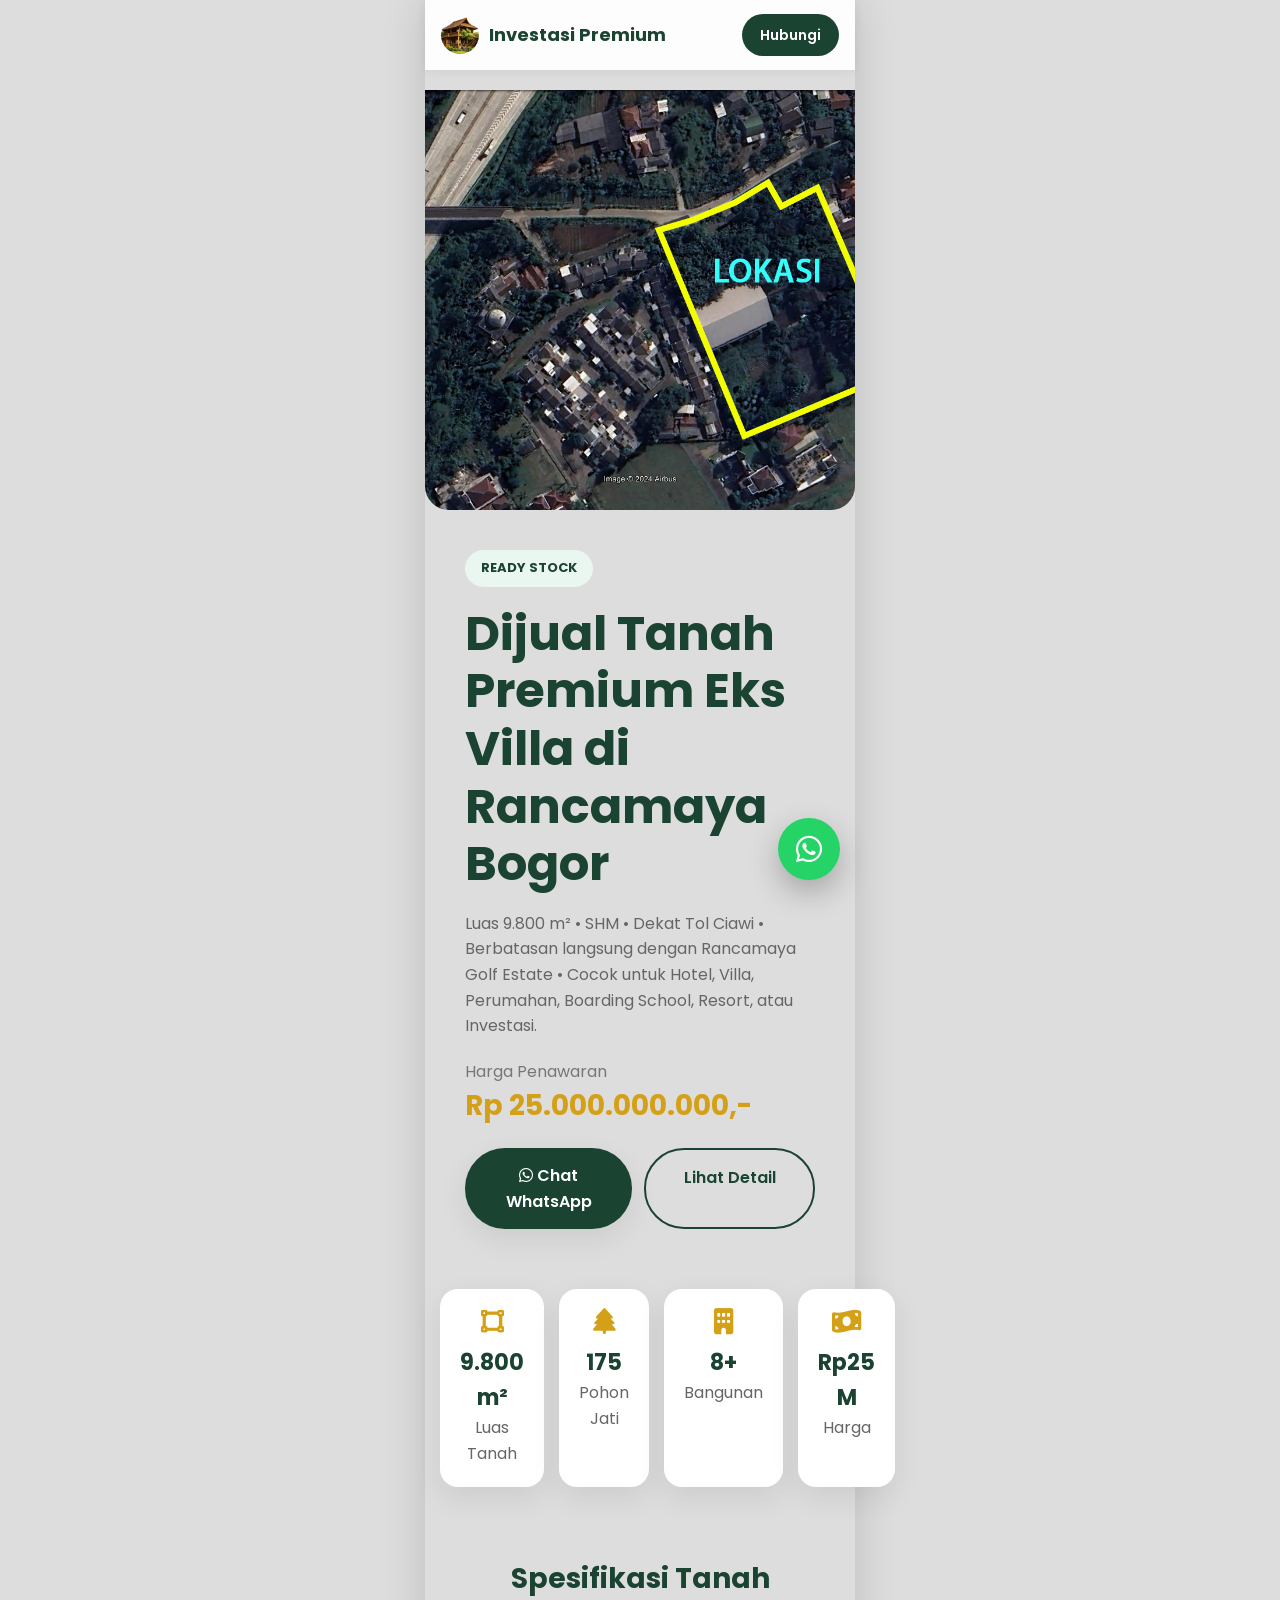
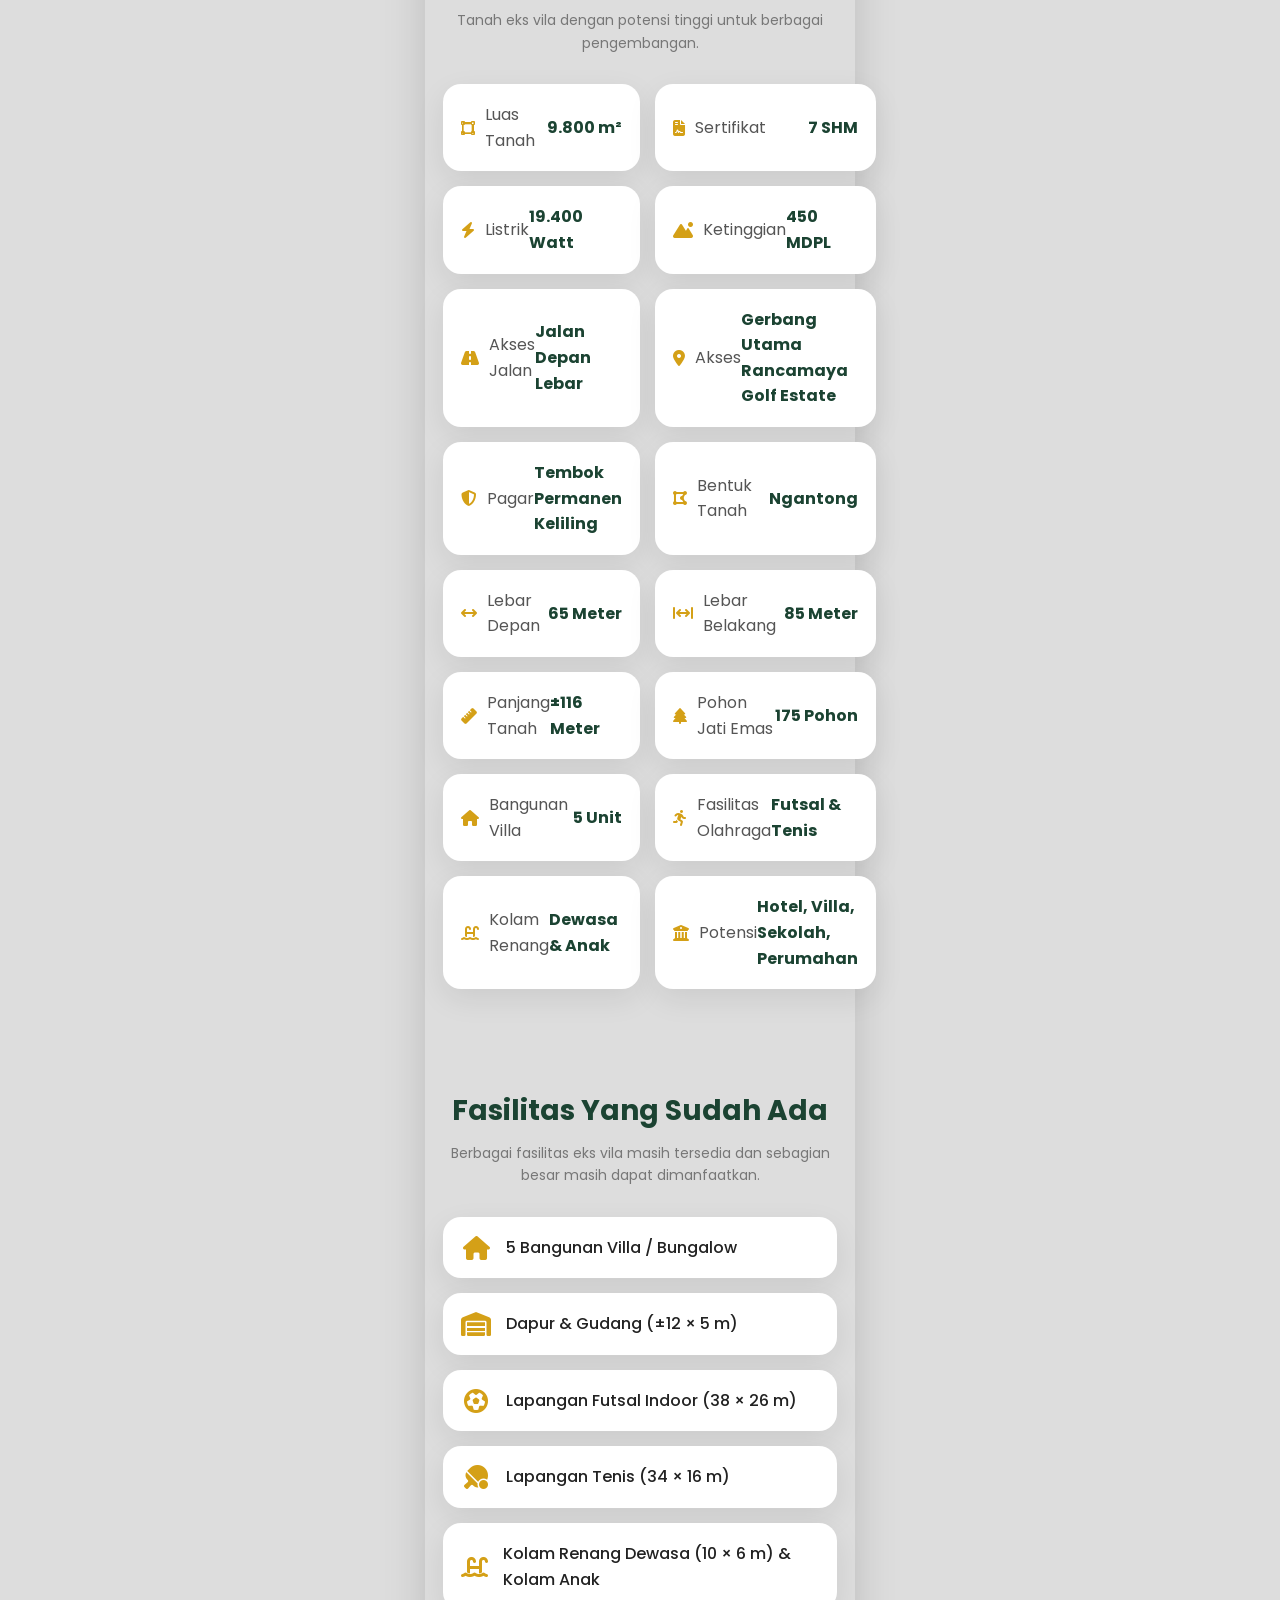
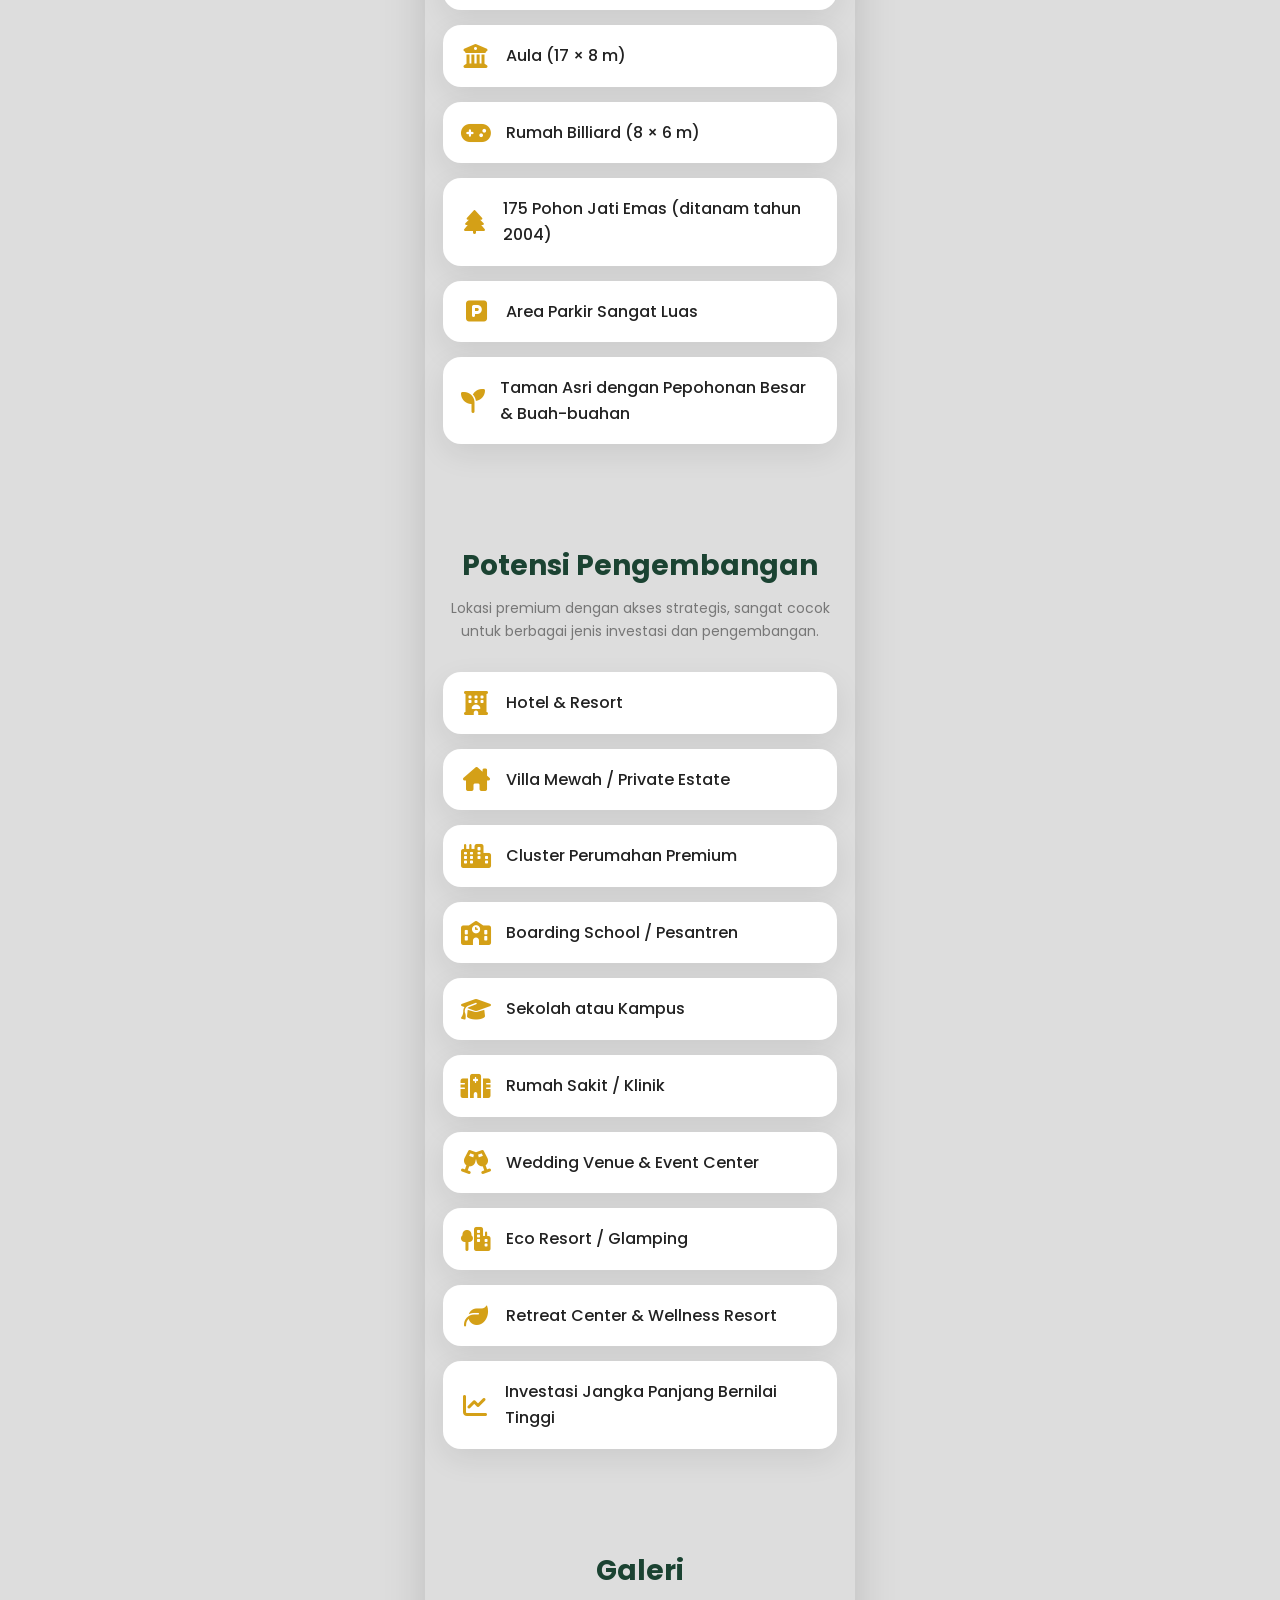
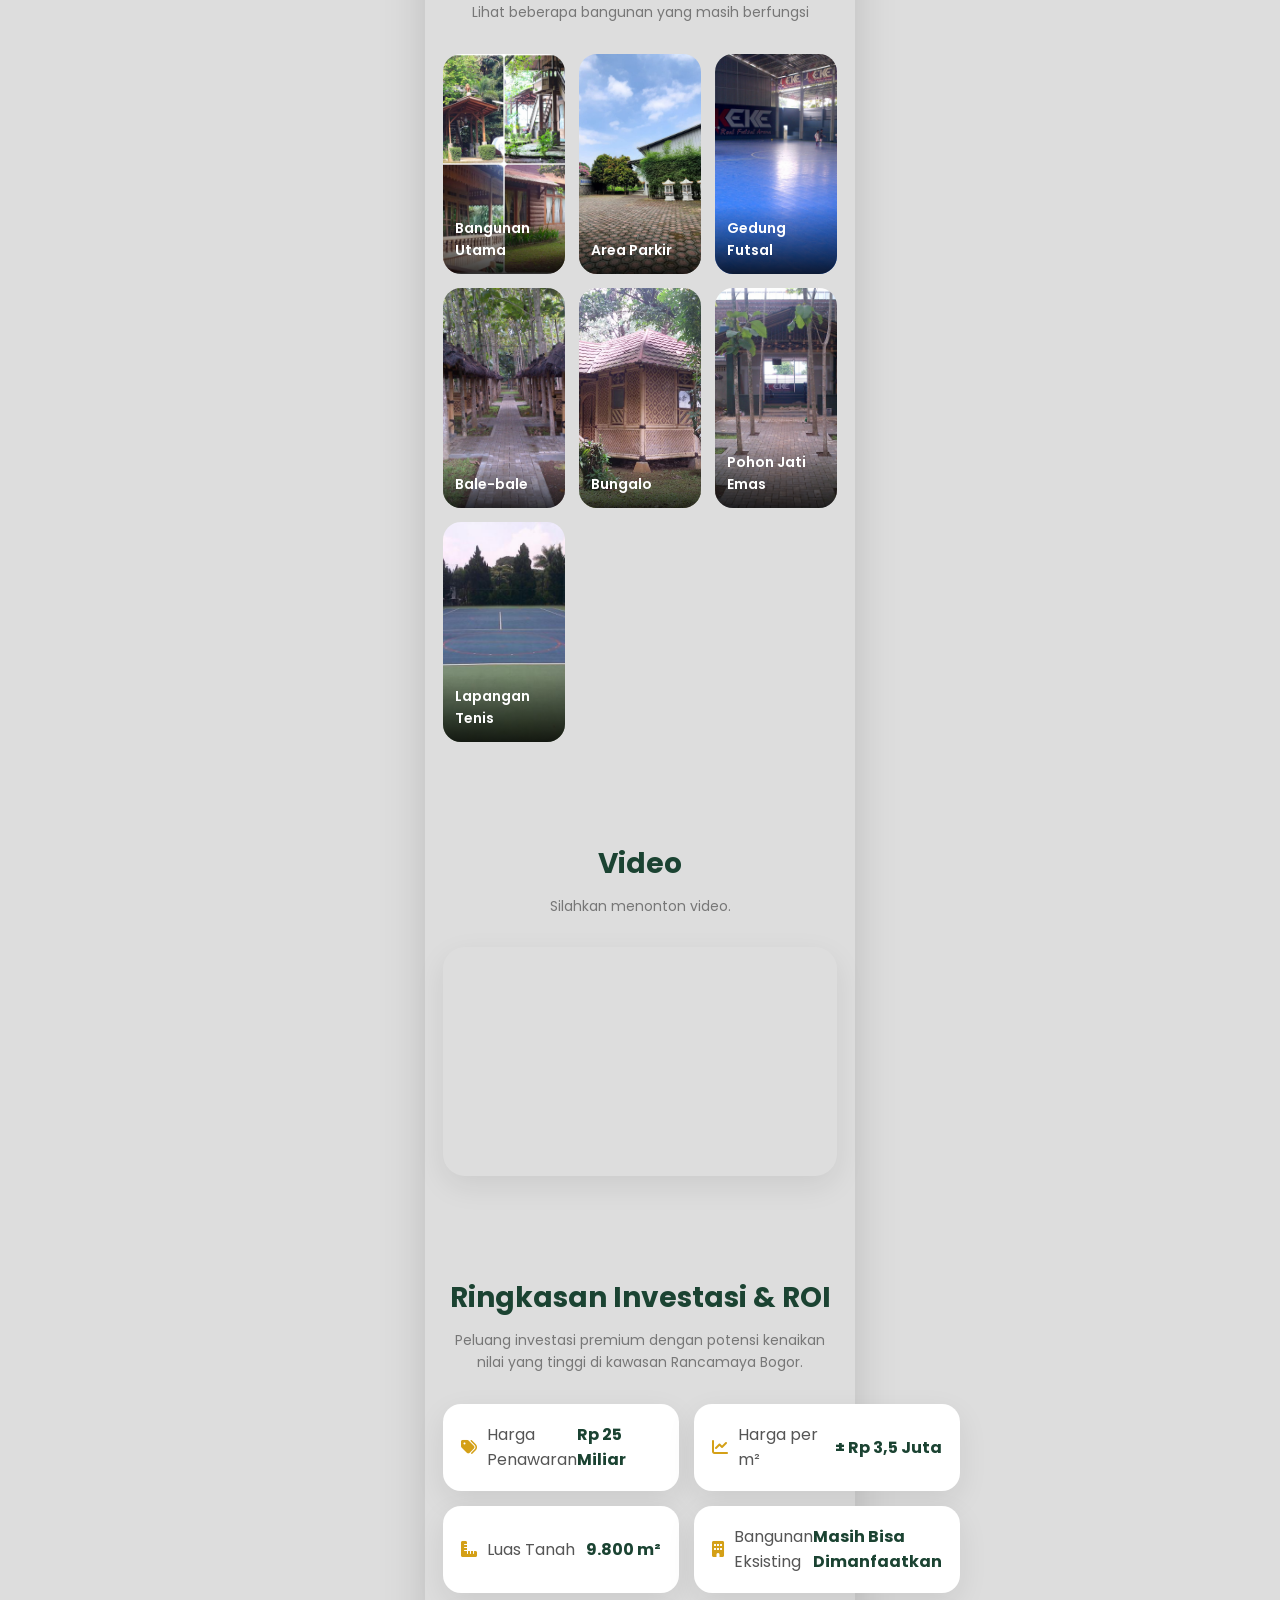
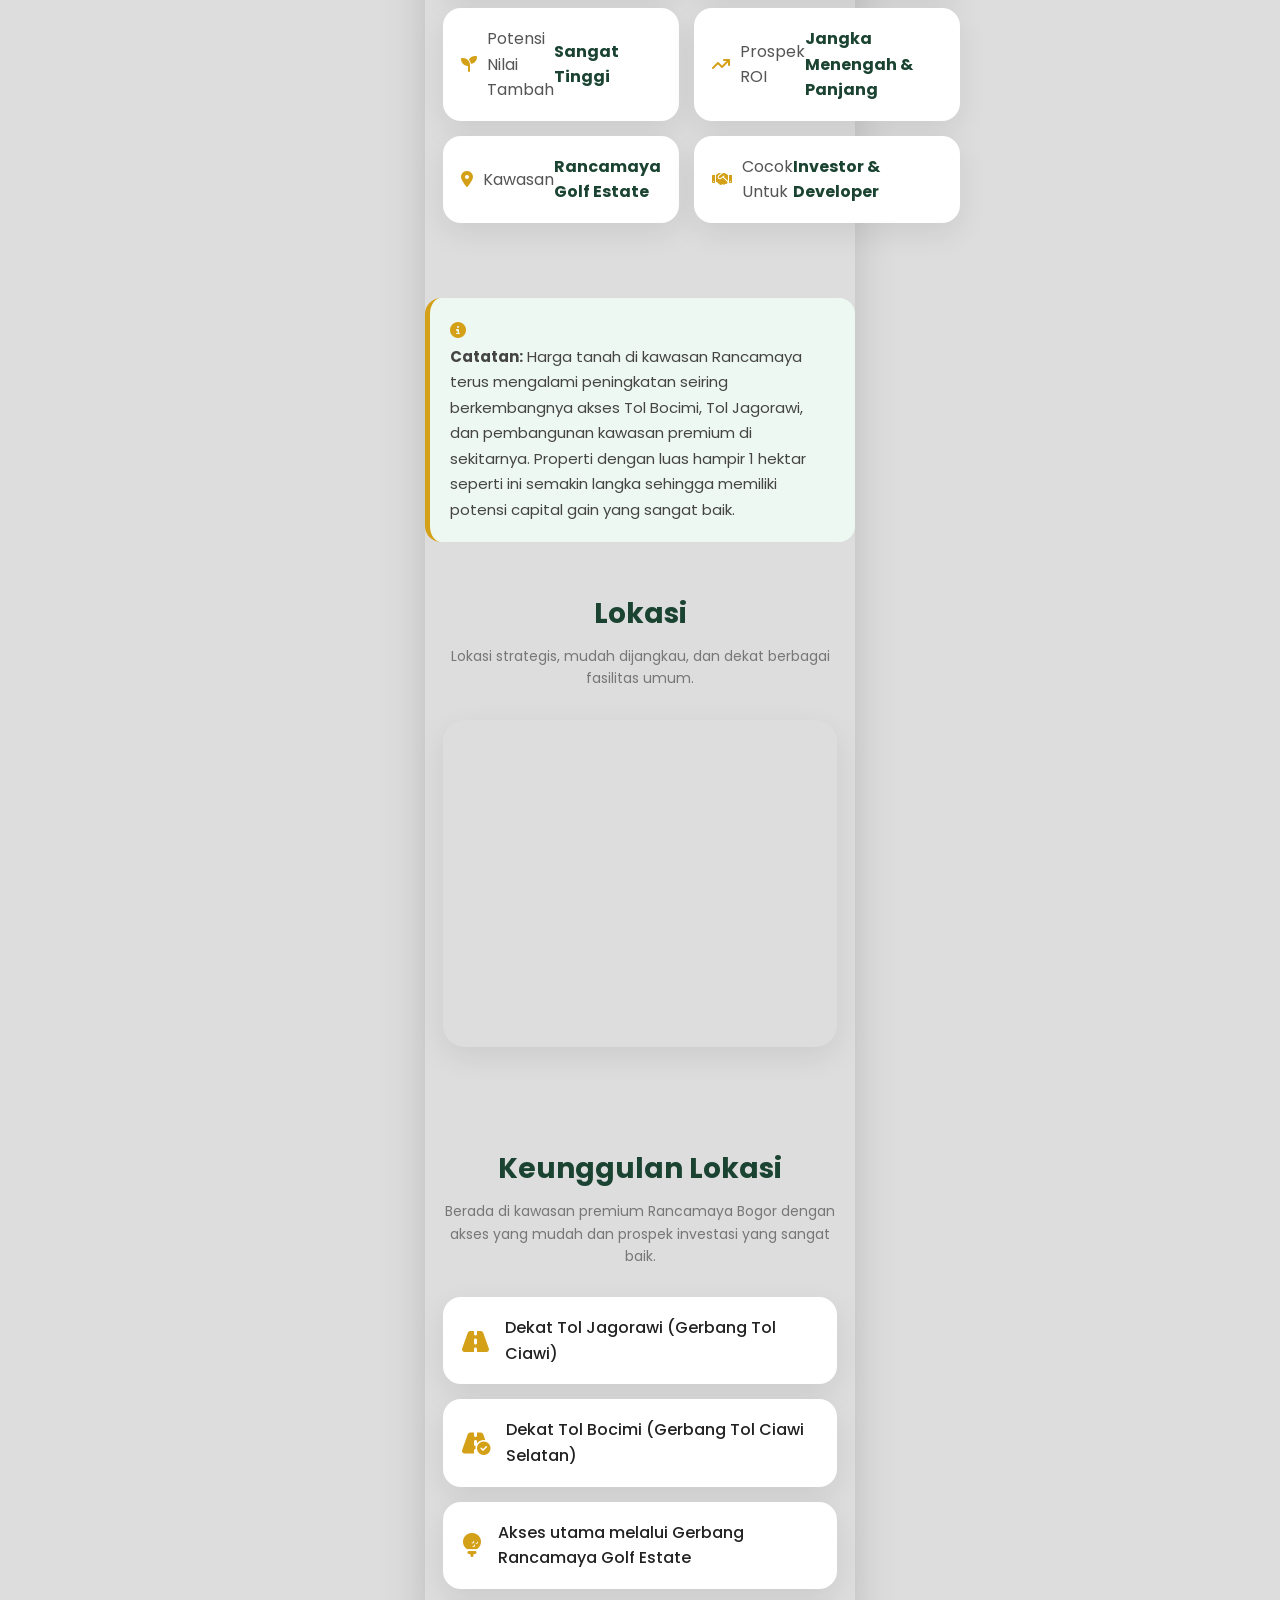
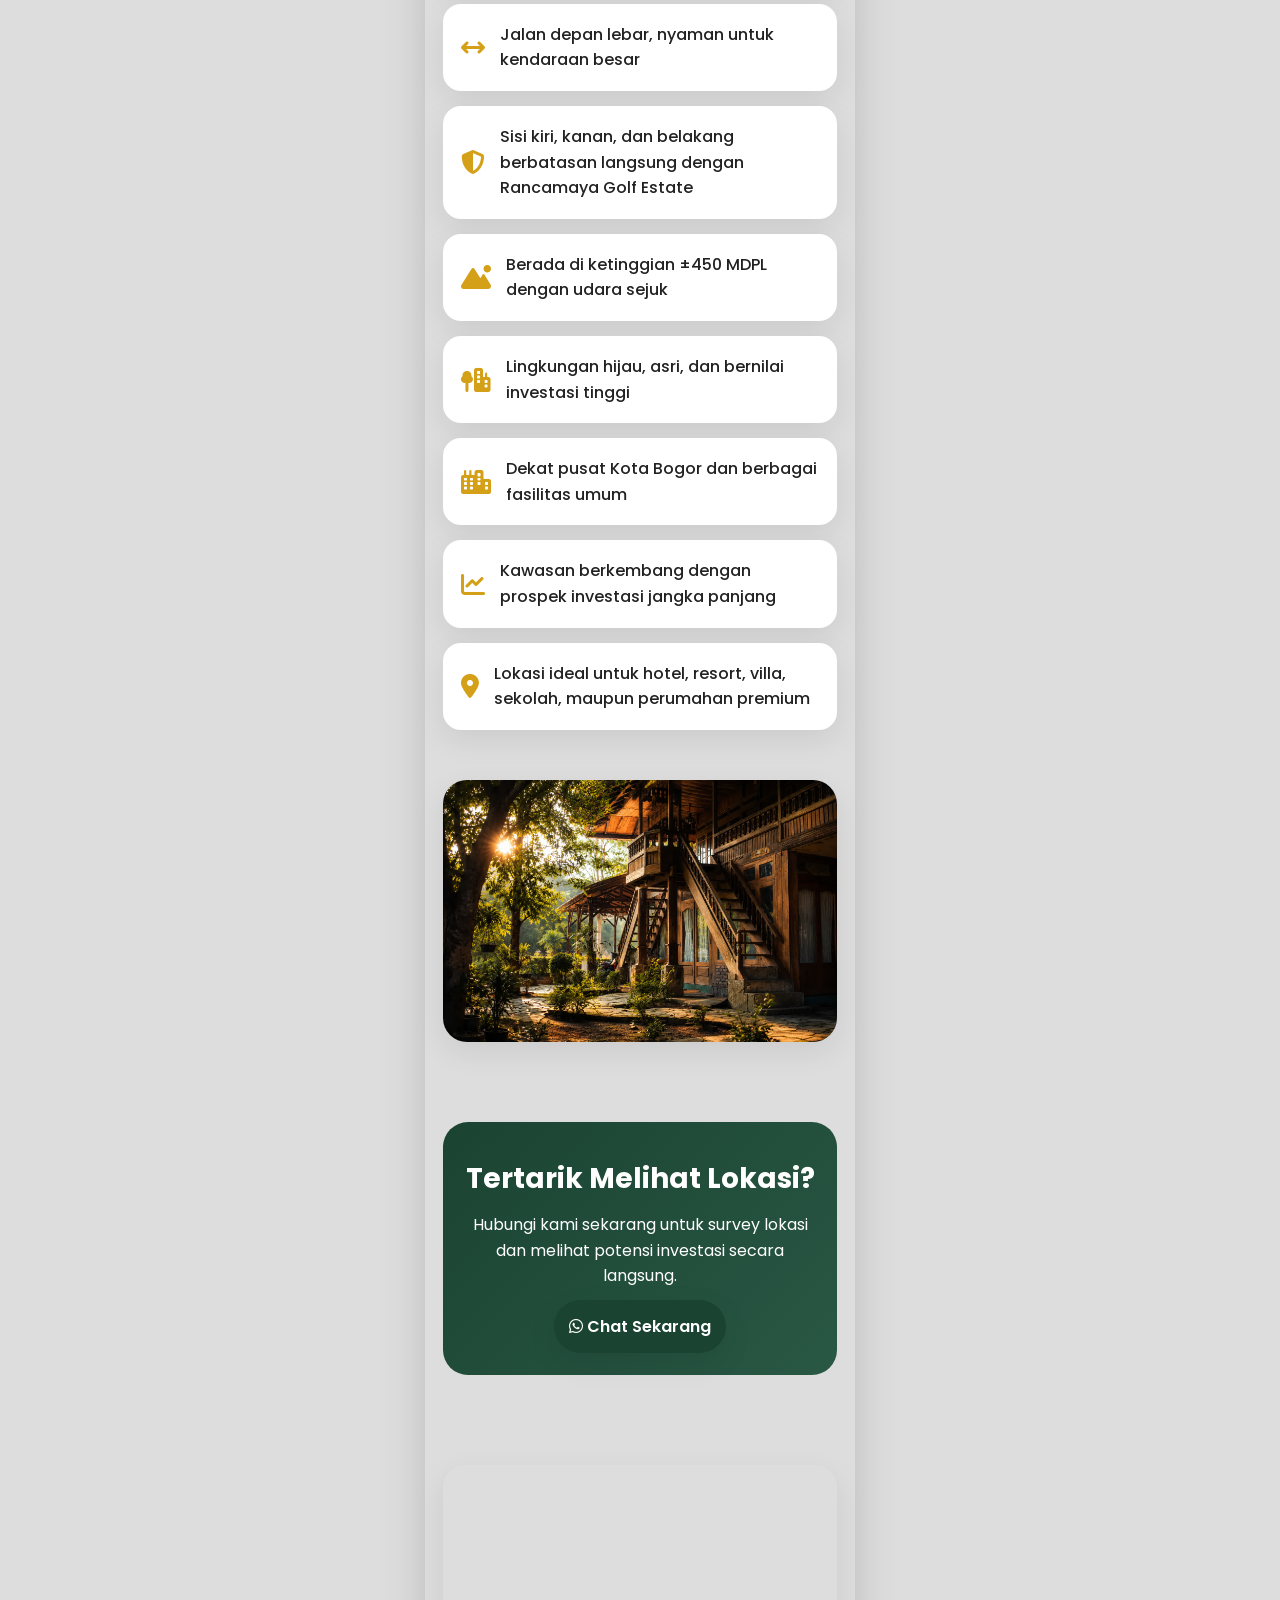
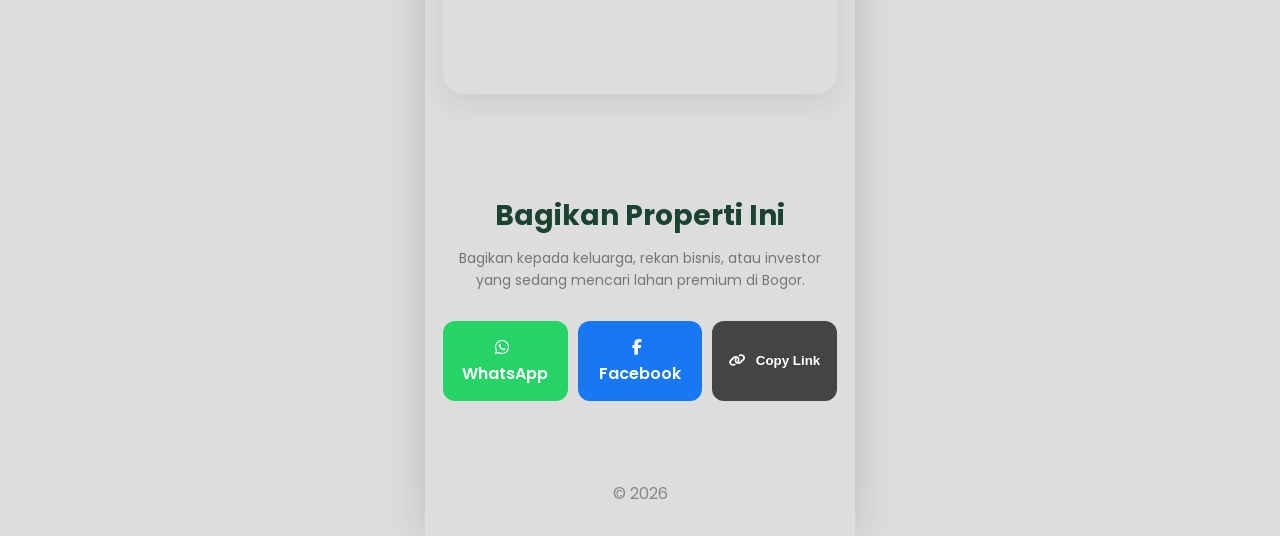
==== commit f875eb57: "Update index.html" ====
--- a/index.html
+++ b/index.html
@@ -463,7 +463,7 @@
     <div class="gallery">
 
         <div class="gallery-item">
-            <img src="images/bagunanutama.jpeg"
+            <img src="images/bangunanutama.jpg"
                  alt="Bangunan Utama"
                  loading="lazy"
                  onclick="openImage(this.src)">
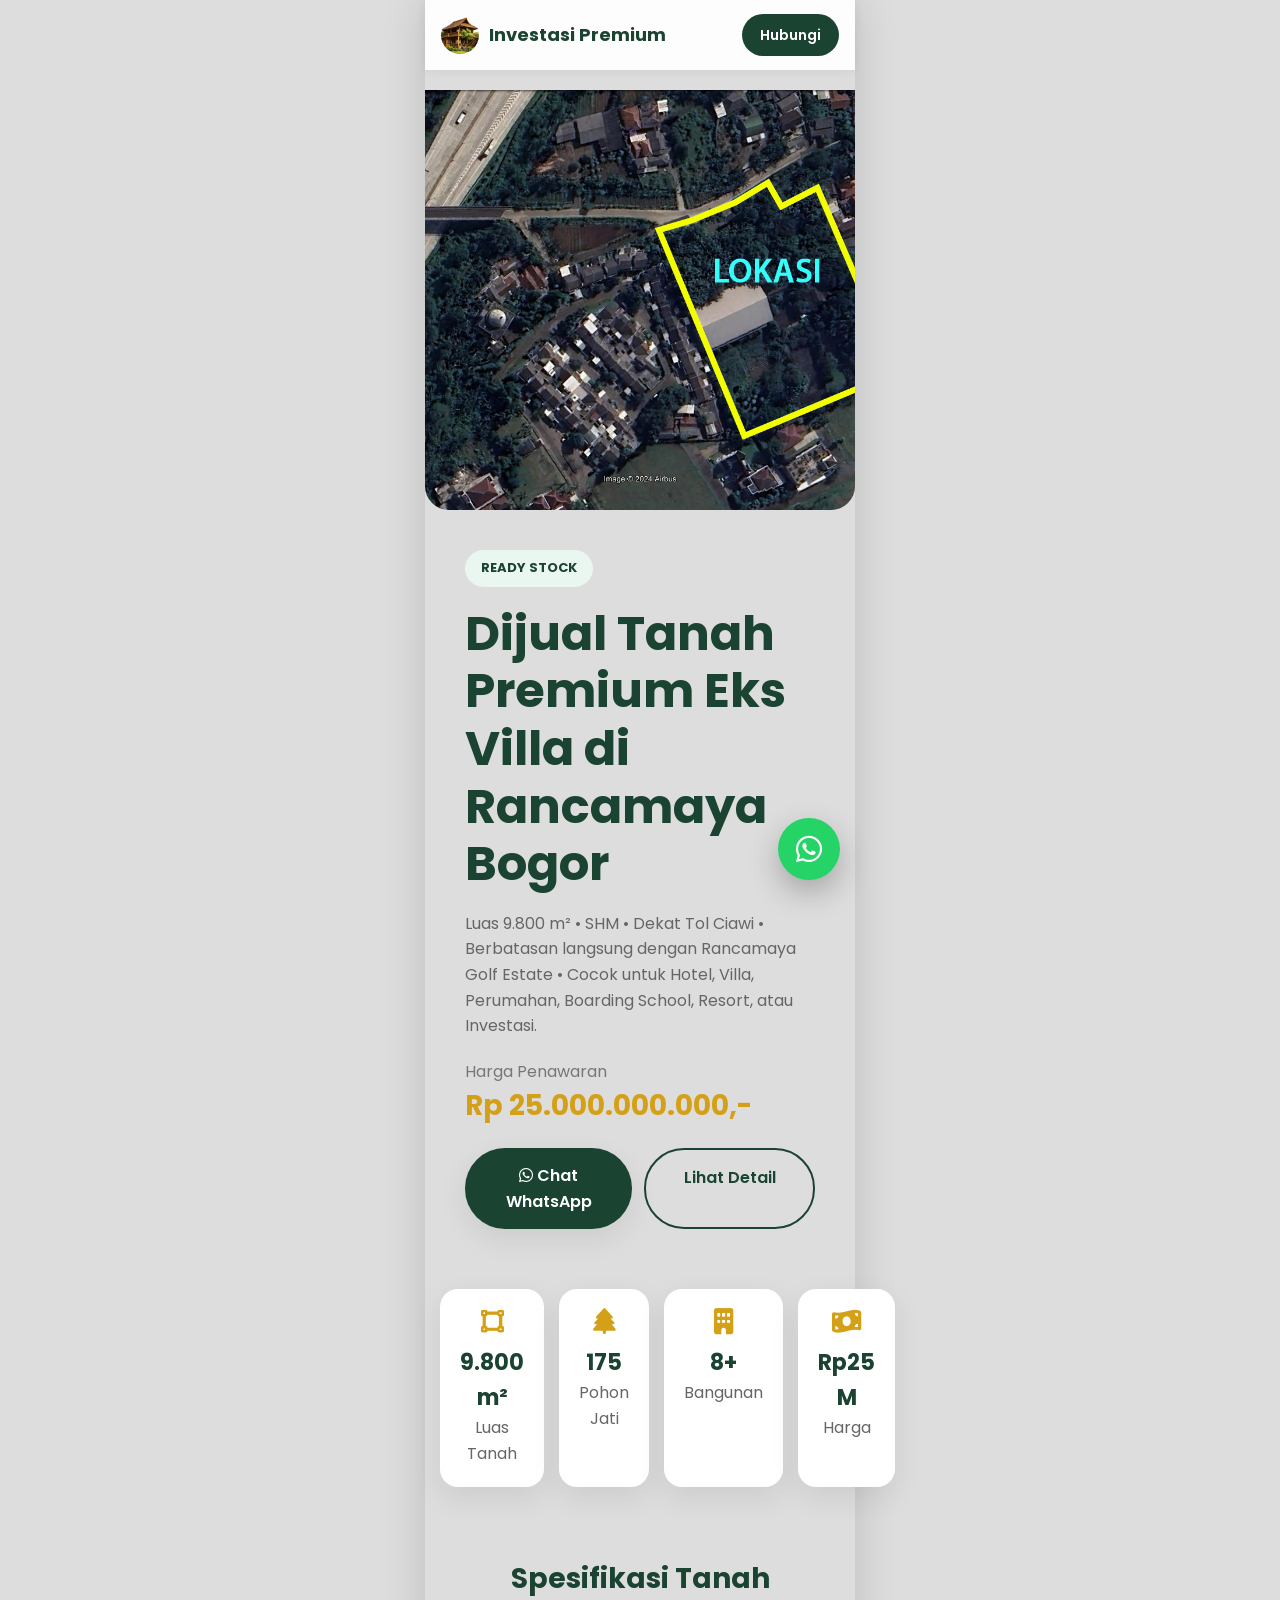
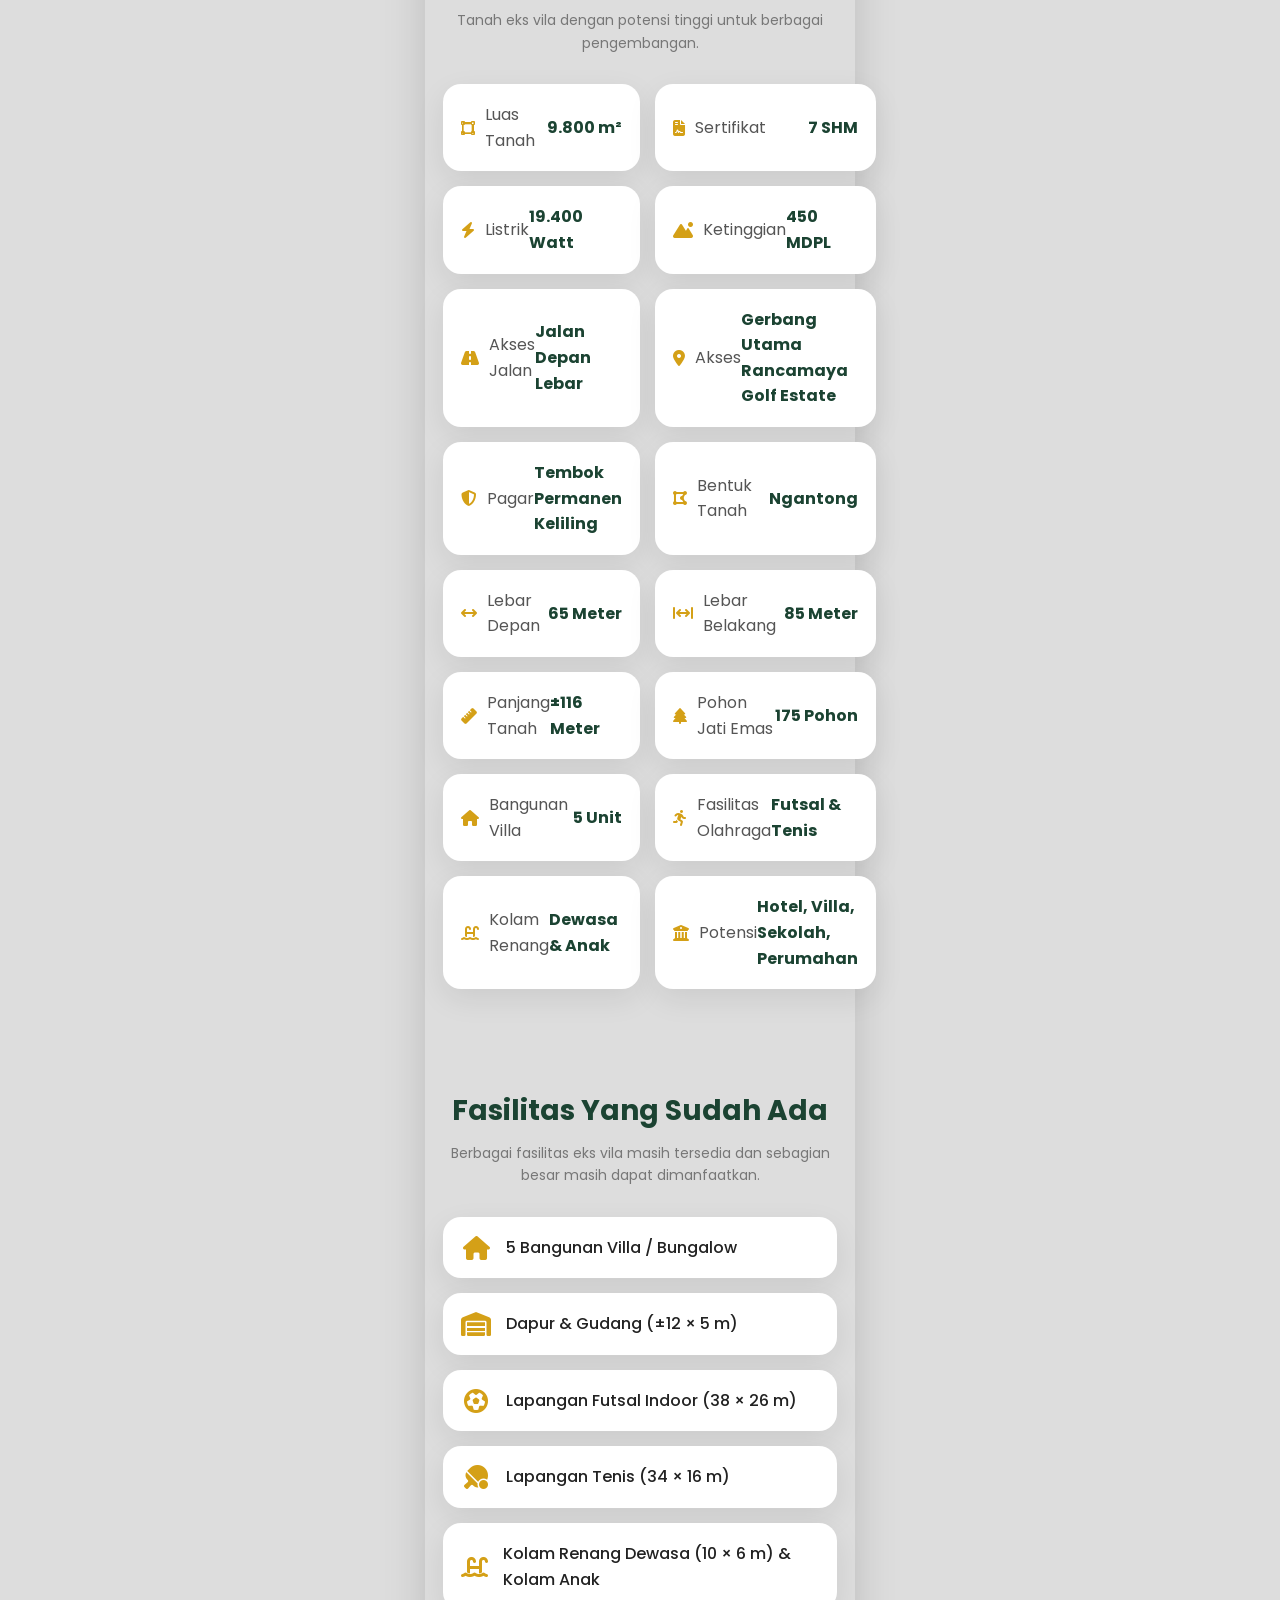
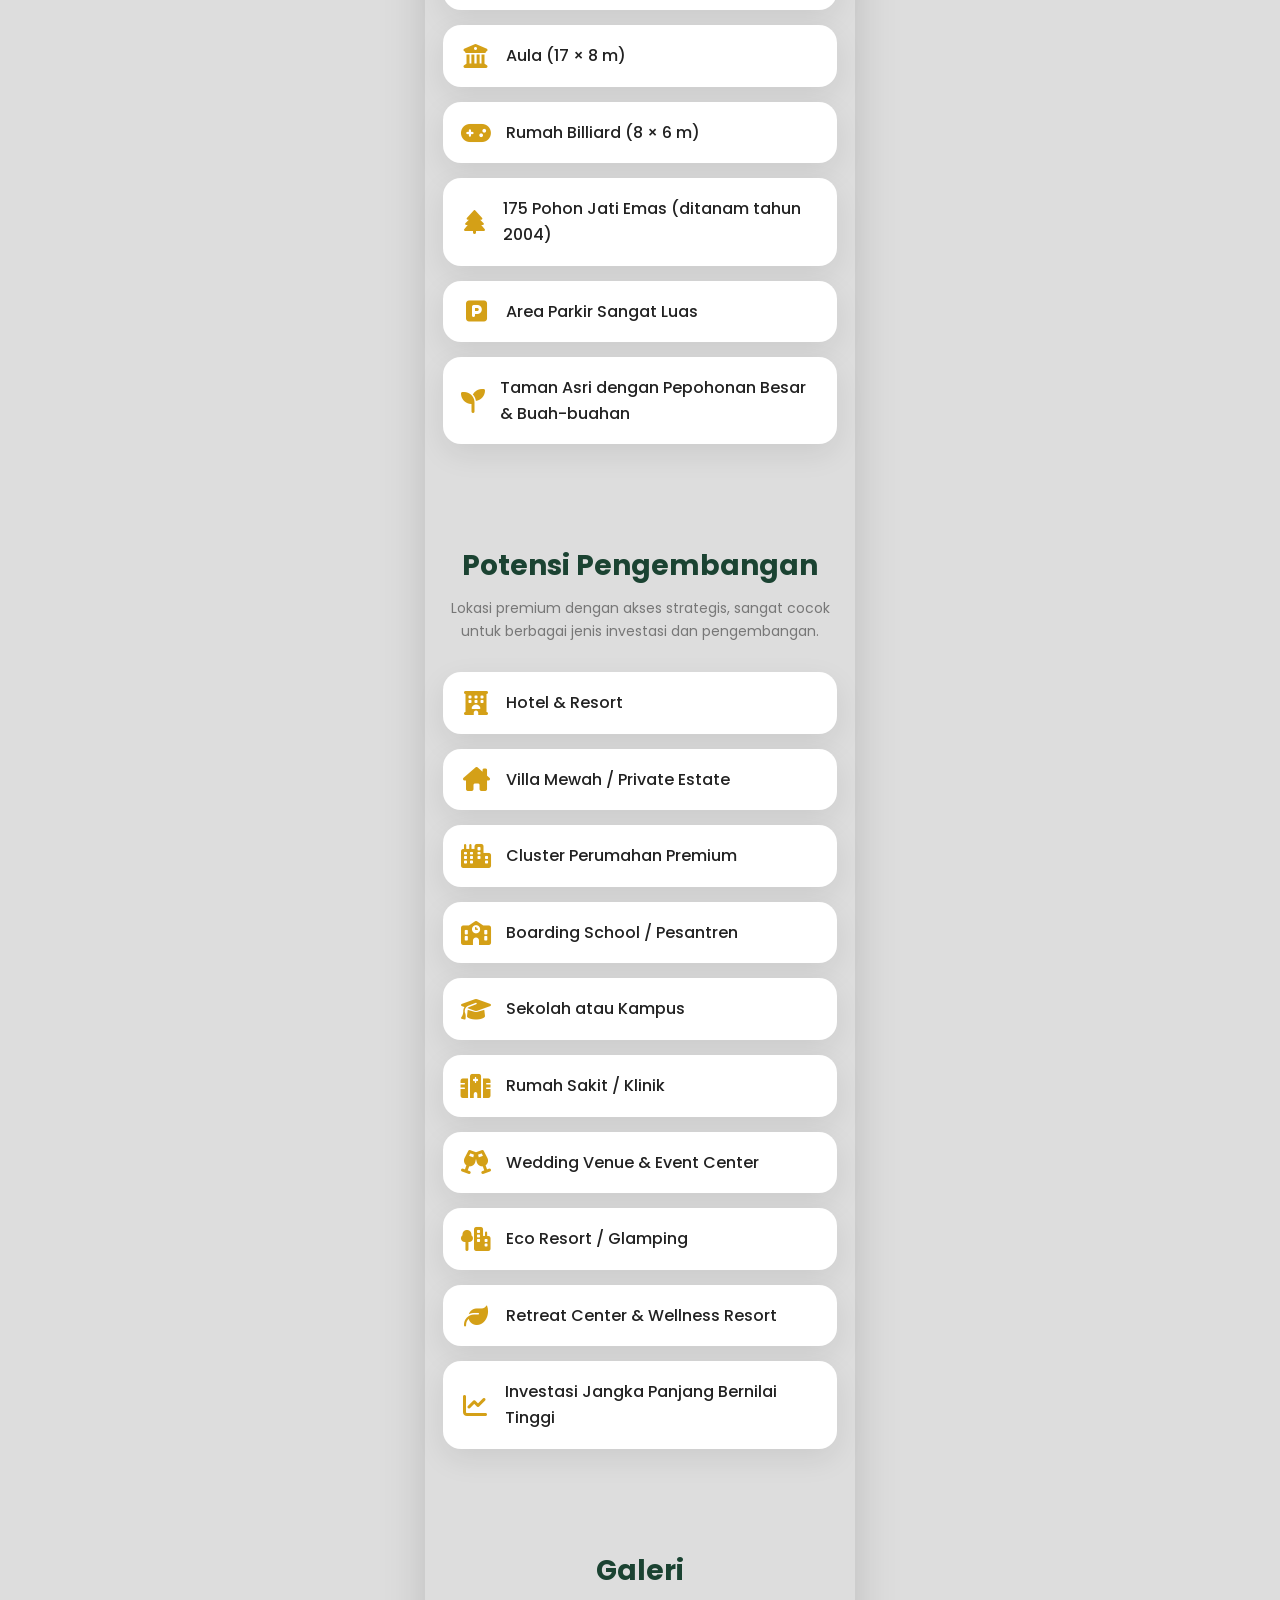
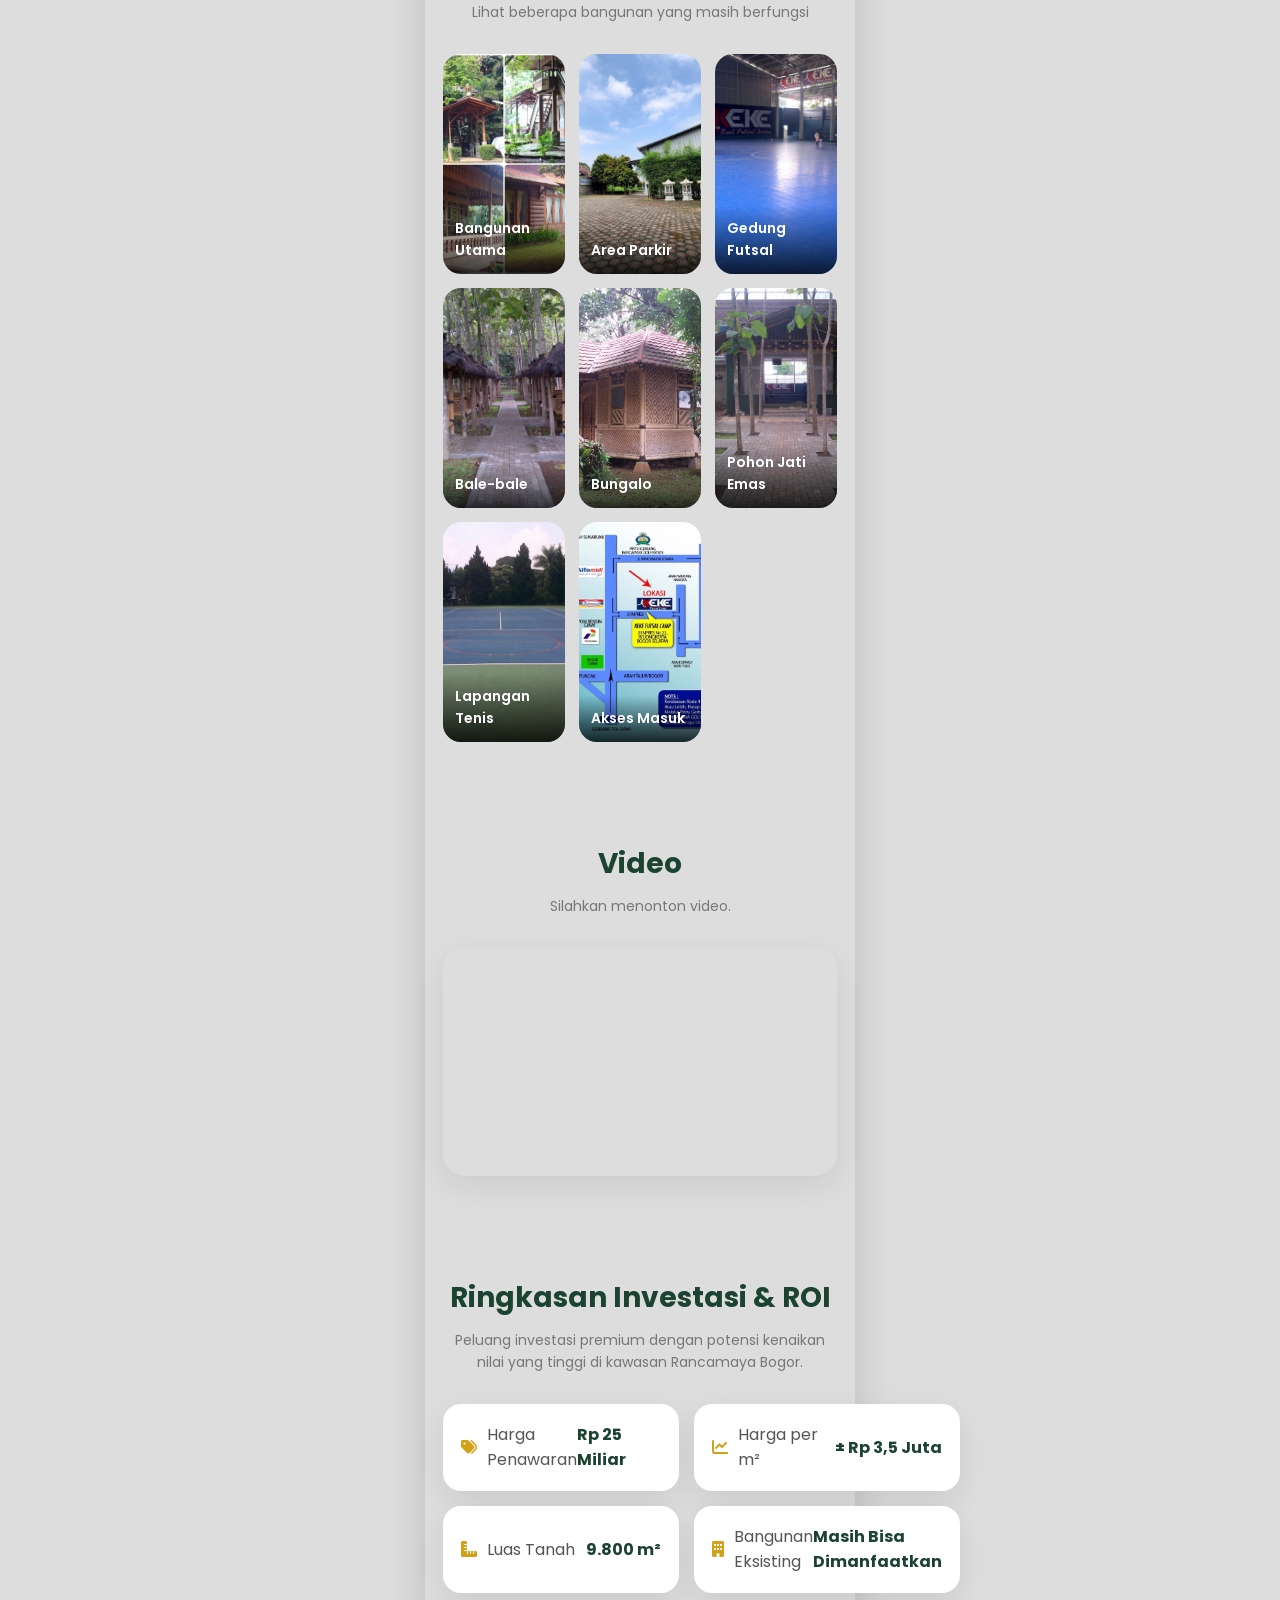
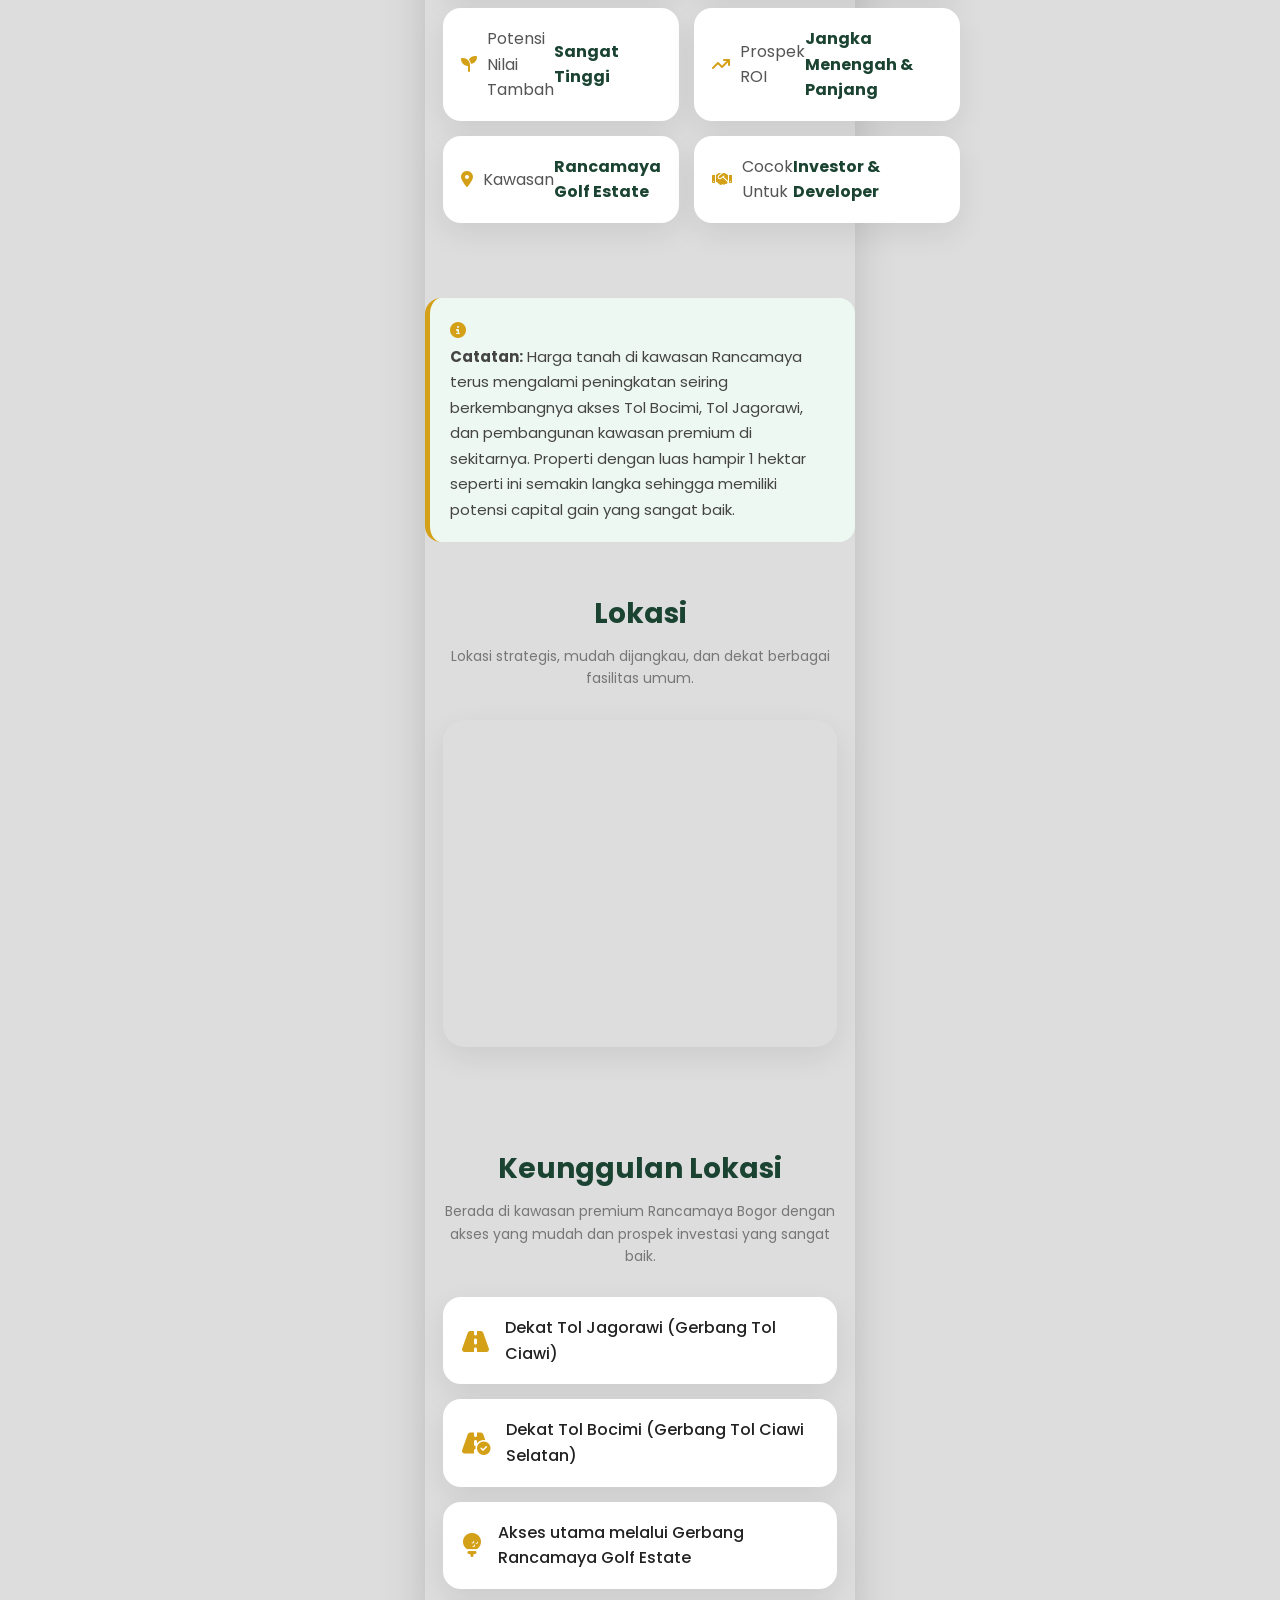
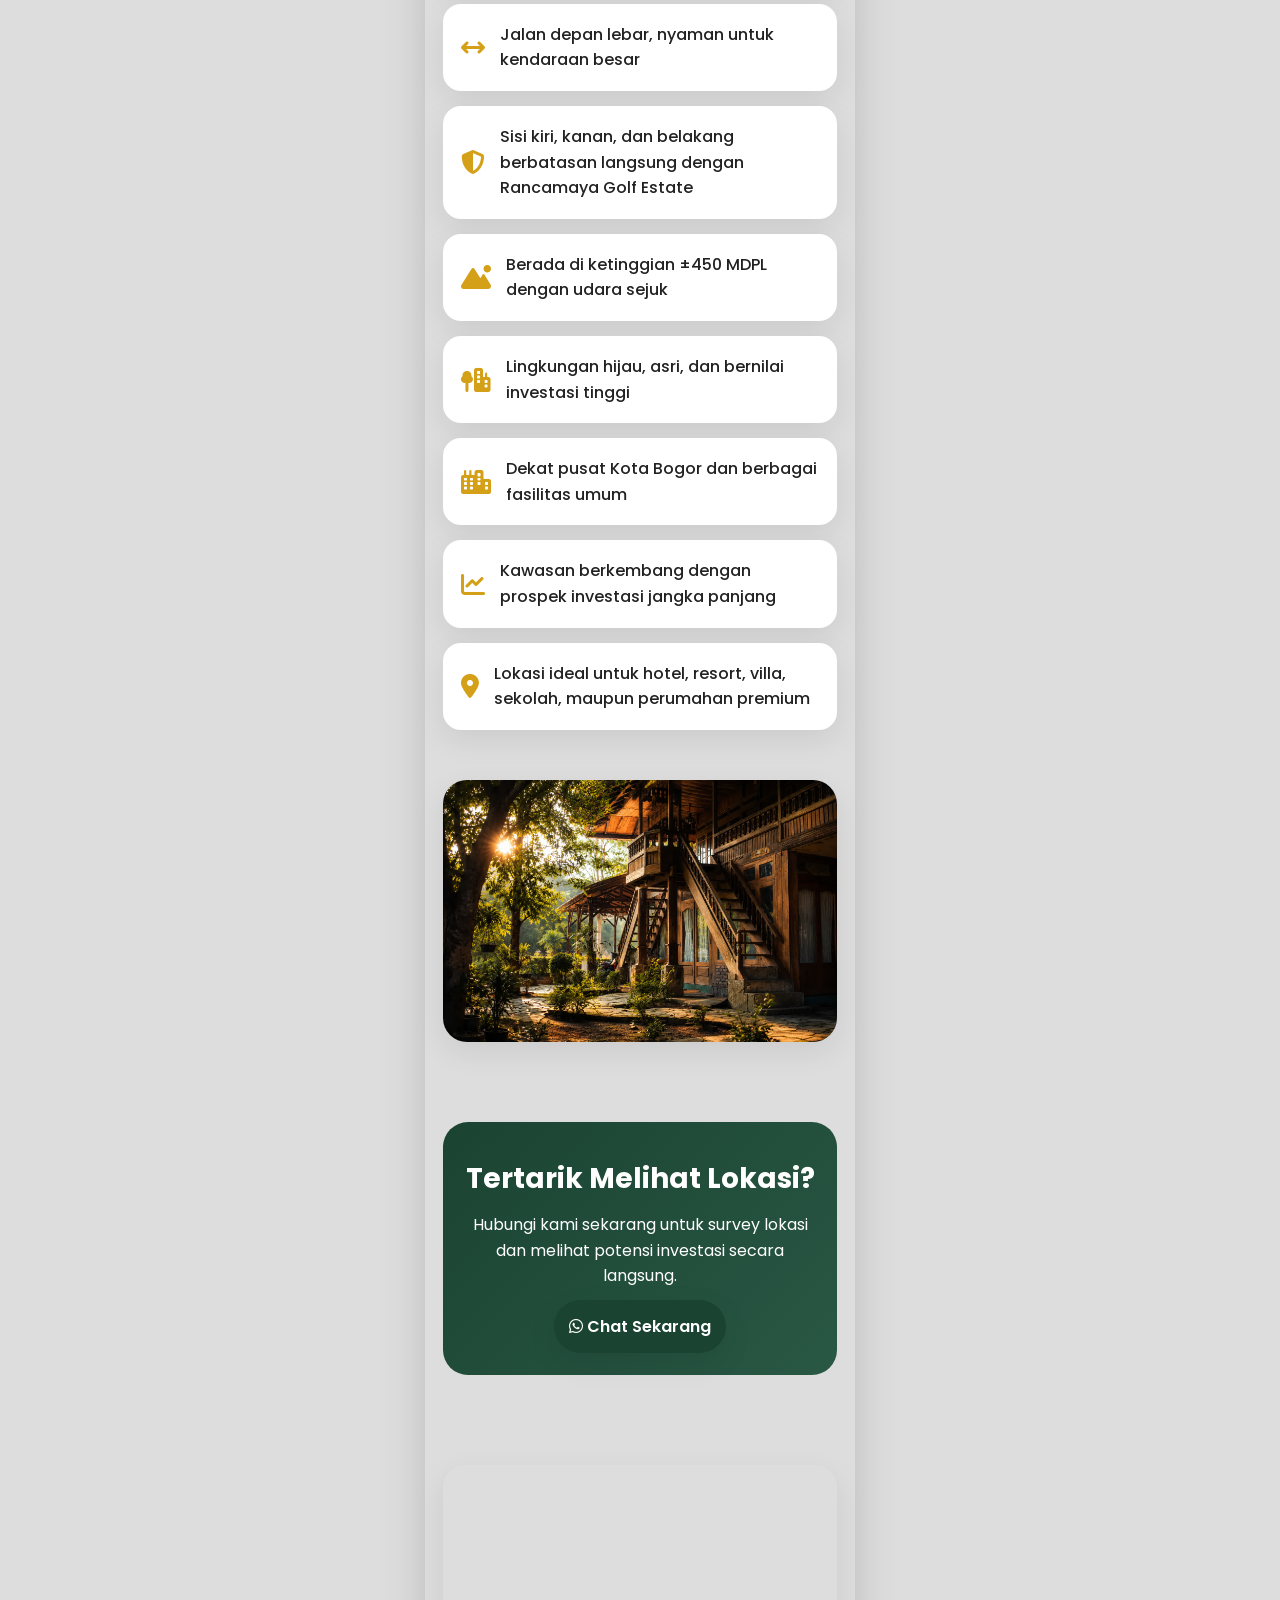
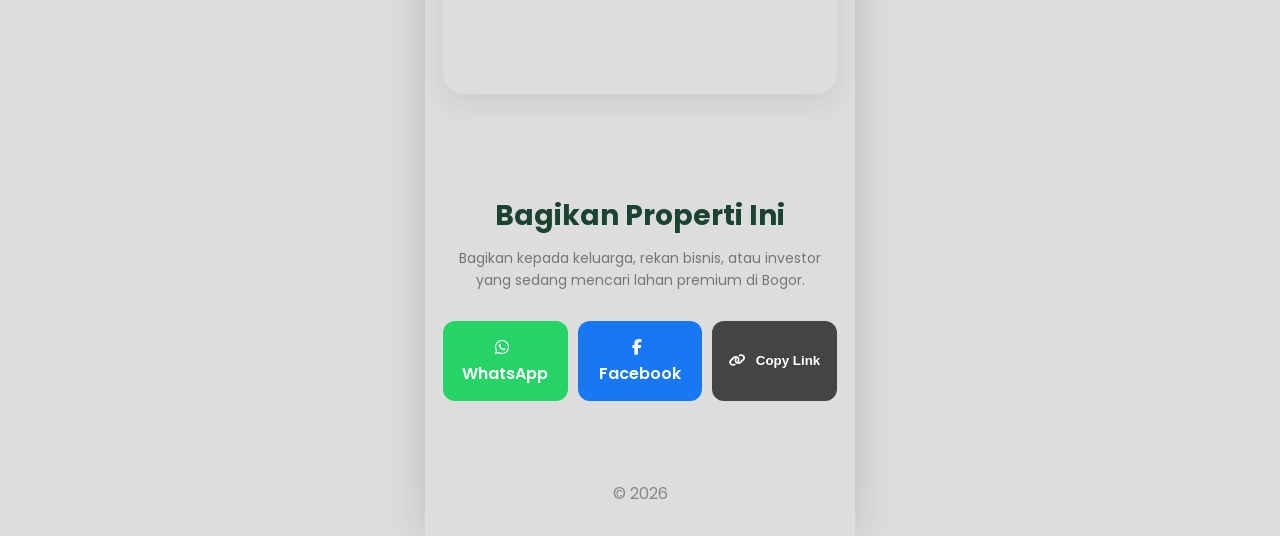
==== commit 2ddb9f54: "Update index.html" ====
--- a/index.html
+++ b/index.html
@@ -84,7 +84,7 @@
 
 </div>
 
-<a href="https://wa.me/6283897906925?text=Halo%20Pak,%20saya%20tertarik%20dengan%20rumah%20di%20Cinere%20Residence."
+<a href="https://wa.me/6283897906925?text=Halo,%20saya%20tertarik%20dengan%20Tanah%20Premium%20Eks%20Villa%20di%20Rancamaya%20Bogor.%20Mohon%20informasinya."
 class="btn-nav">
 
 Hubungi
@@ -135,7 +135,7 @@
 
 <a
 
-href="https://wa.me/6283897906925?text=Halo%20Pak,%20saya%20tertarik%20dengan%20rumah%20di%20Cinere%20Residence."
+href="https://wa.me/6283897906925?text=Halo,%20saya%20tertarik%20dengan%20Tanah%20Premium%20Eks%20Villa%20di%20Rancamaya%20Bogor.%20Mohon%20informasinya."
 
 class="btn-primary">
 
@@ -516,6 +516,14 @@
                  onclick="openImage(this.src)">
             <div class="gallery-caption">Lapangan Tenis</div>
         </div>
+
+                <div class="gallery-item">
+            <img src="images/map.webp"
+                 alt="Map Akses Masuk"
+                 loading="lazy"
+                 onclick="openImage(this.src)">
+            <div class="gallery-caption">Akses Masuk</div>
+                </div>
     </div>
 
     </section>
@@ -751,7 +759,7 @@
 </p>
 
 <a
-href="https://wa.me/6283897906925?text=Halo%20Pak,%20saya%20tertarik%20dengan%20rumah%20di%20Cinere%20Residence."
+href="https://wa.me/6283897906925?text=Halo,%20saya%20tertarik%20dengan%20Tanah%20Premium%20Eks%20Villa%20di%20Rancamaya%20Bogor.%20Mohon%20informasinya."
 class="btn-primary">
 
 <i class="fab fa-whatsapp"></i>
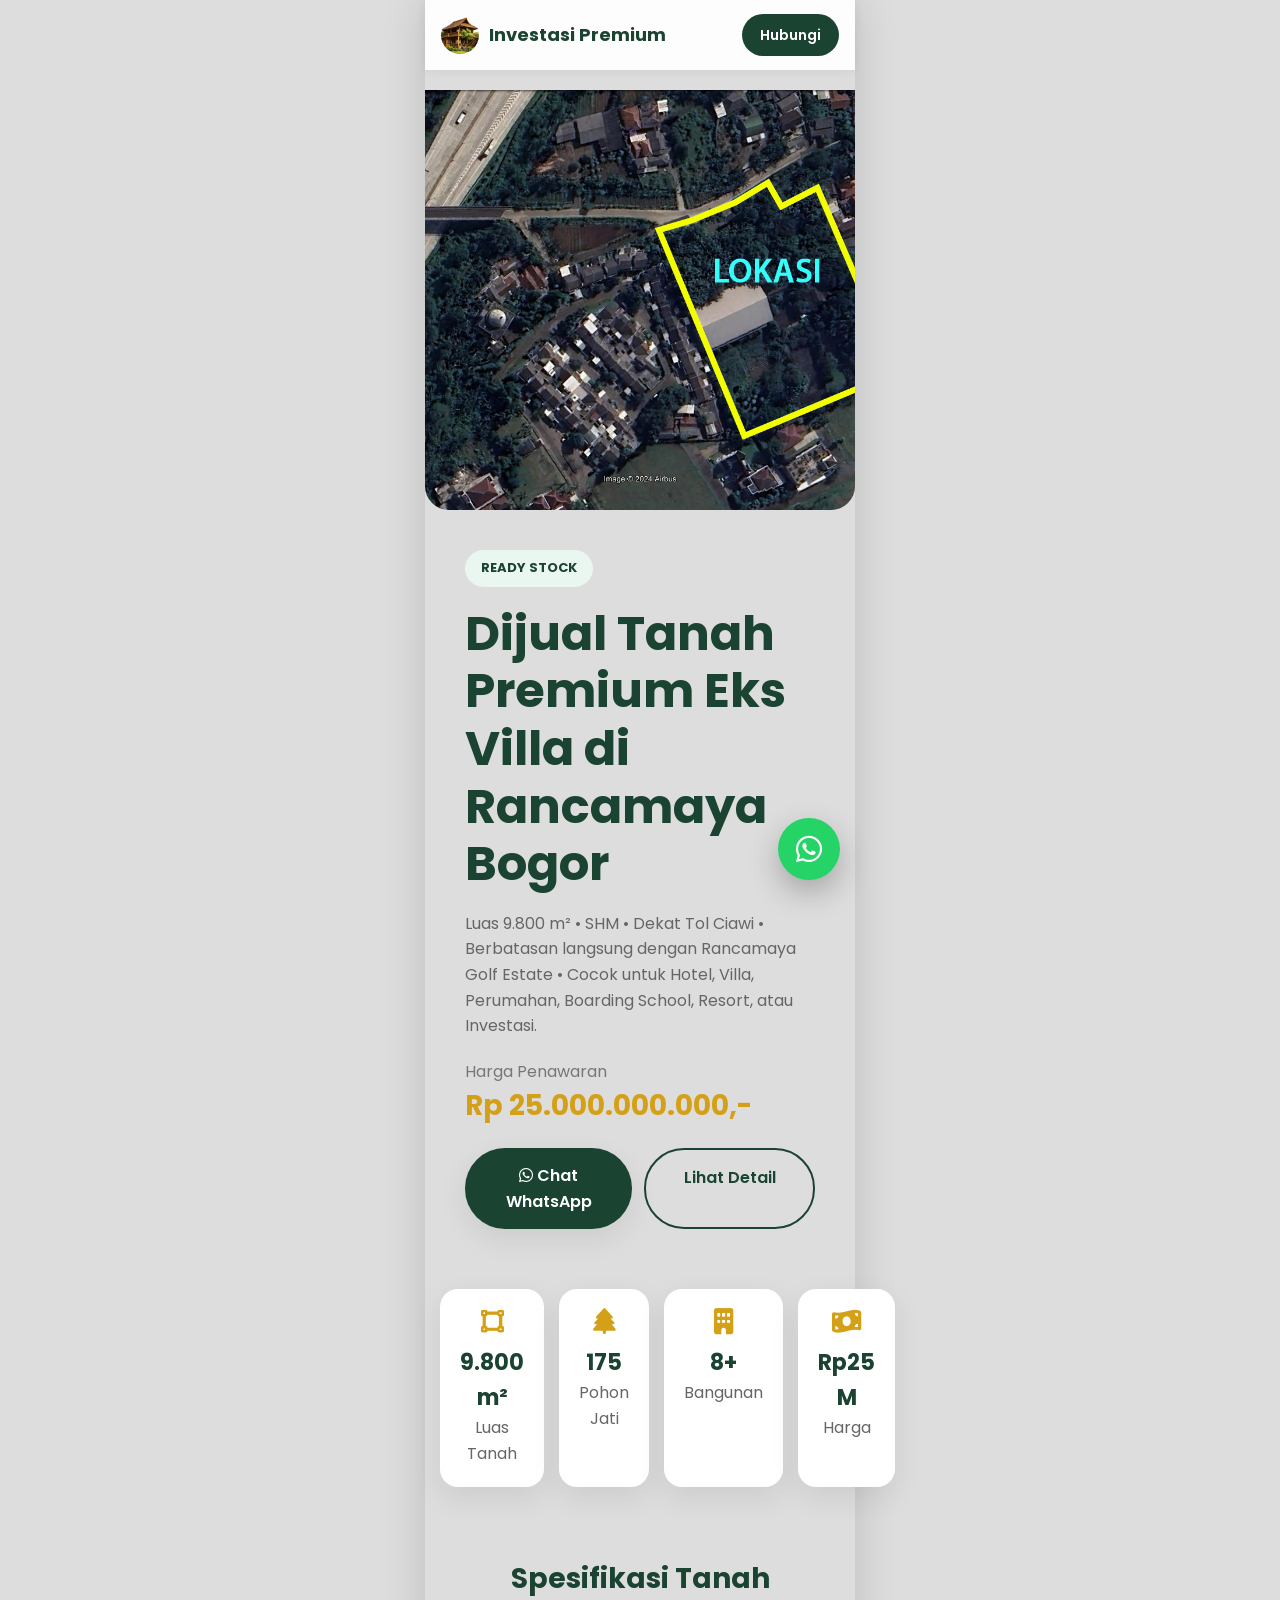
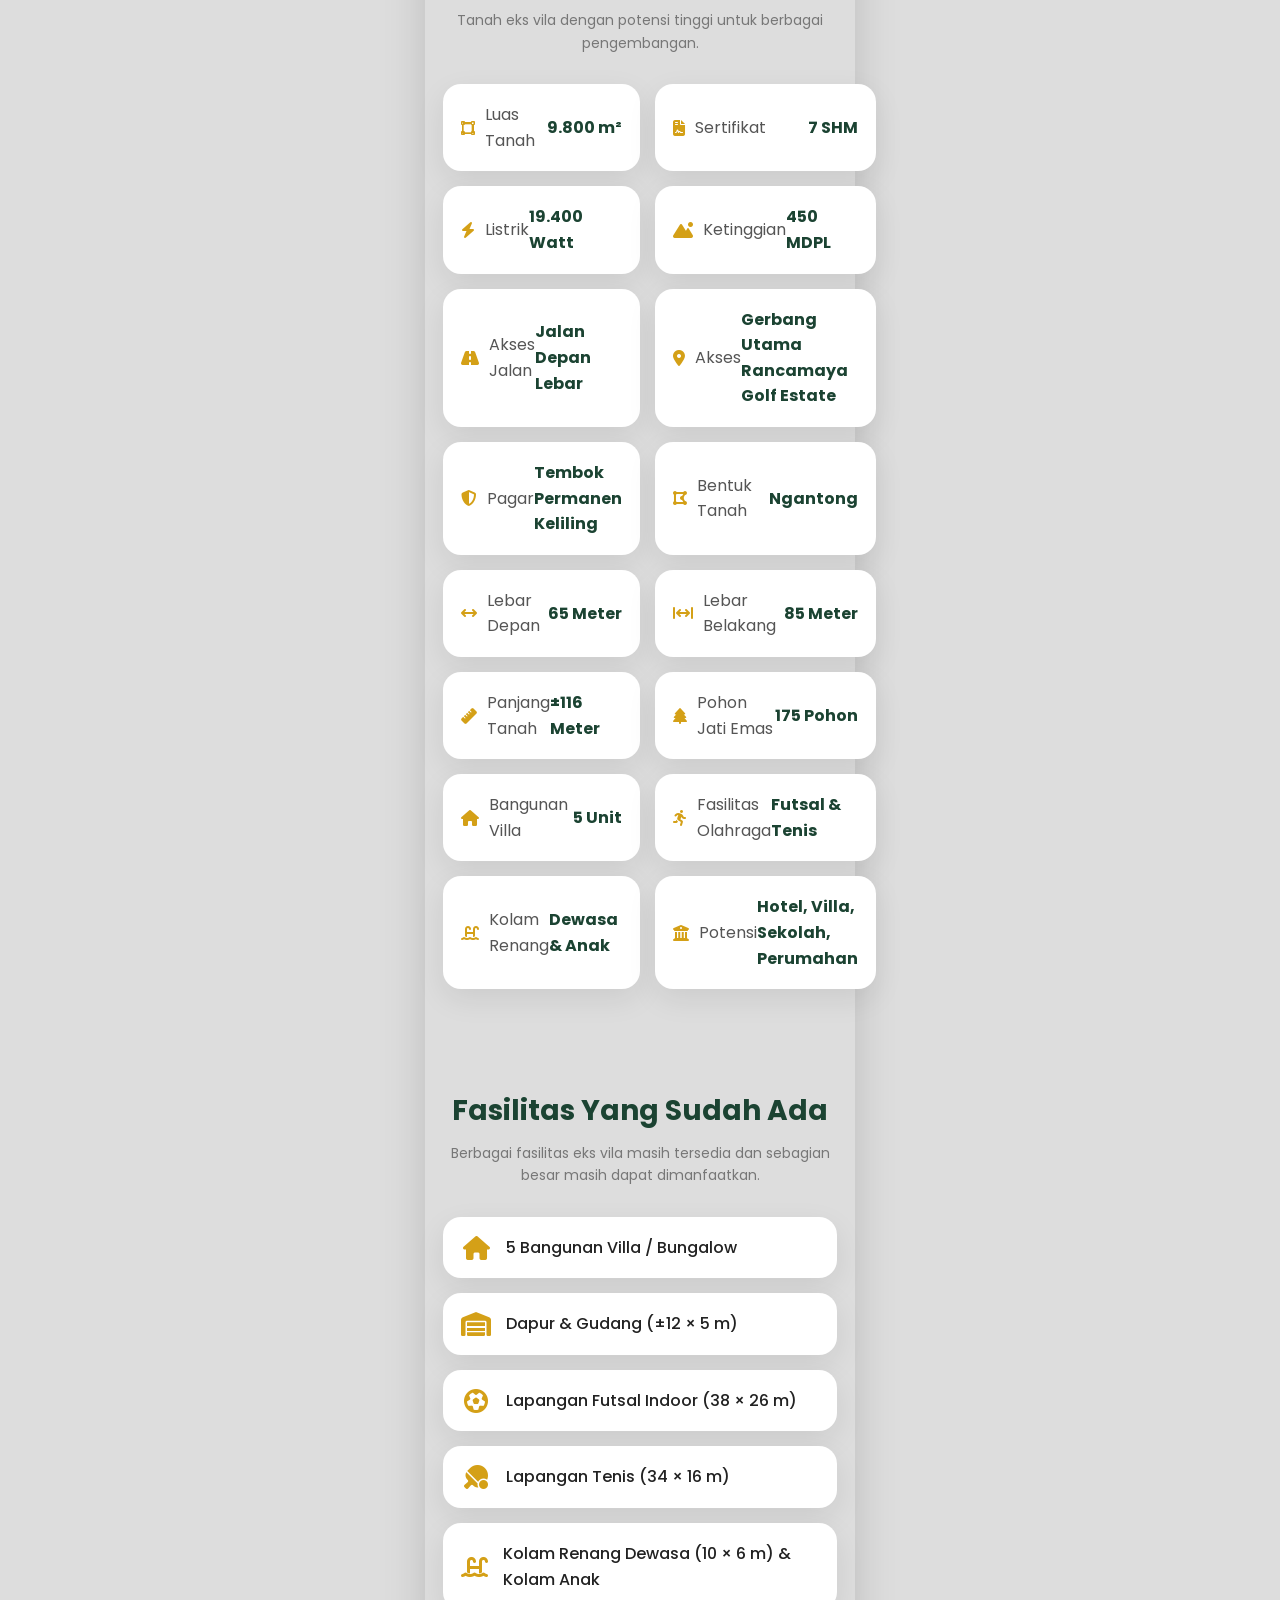
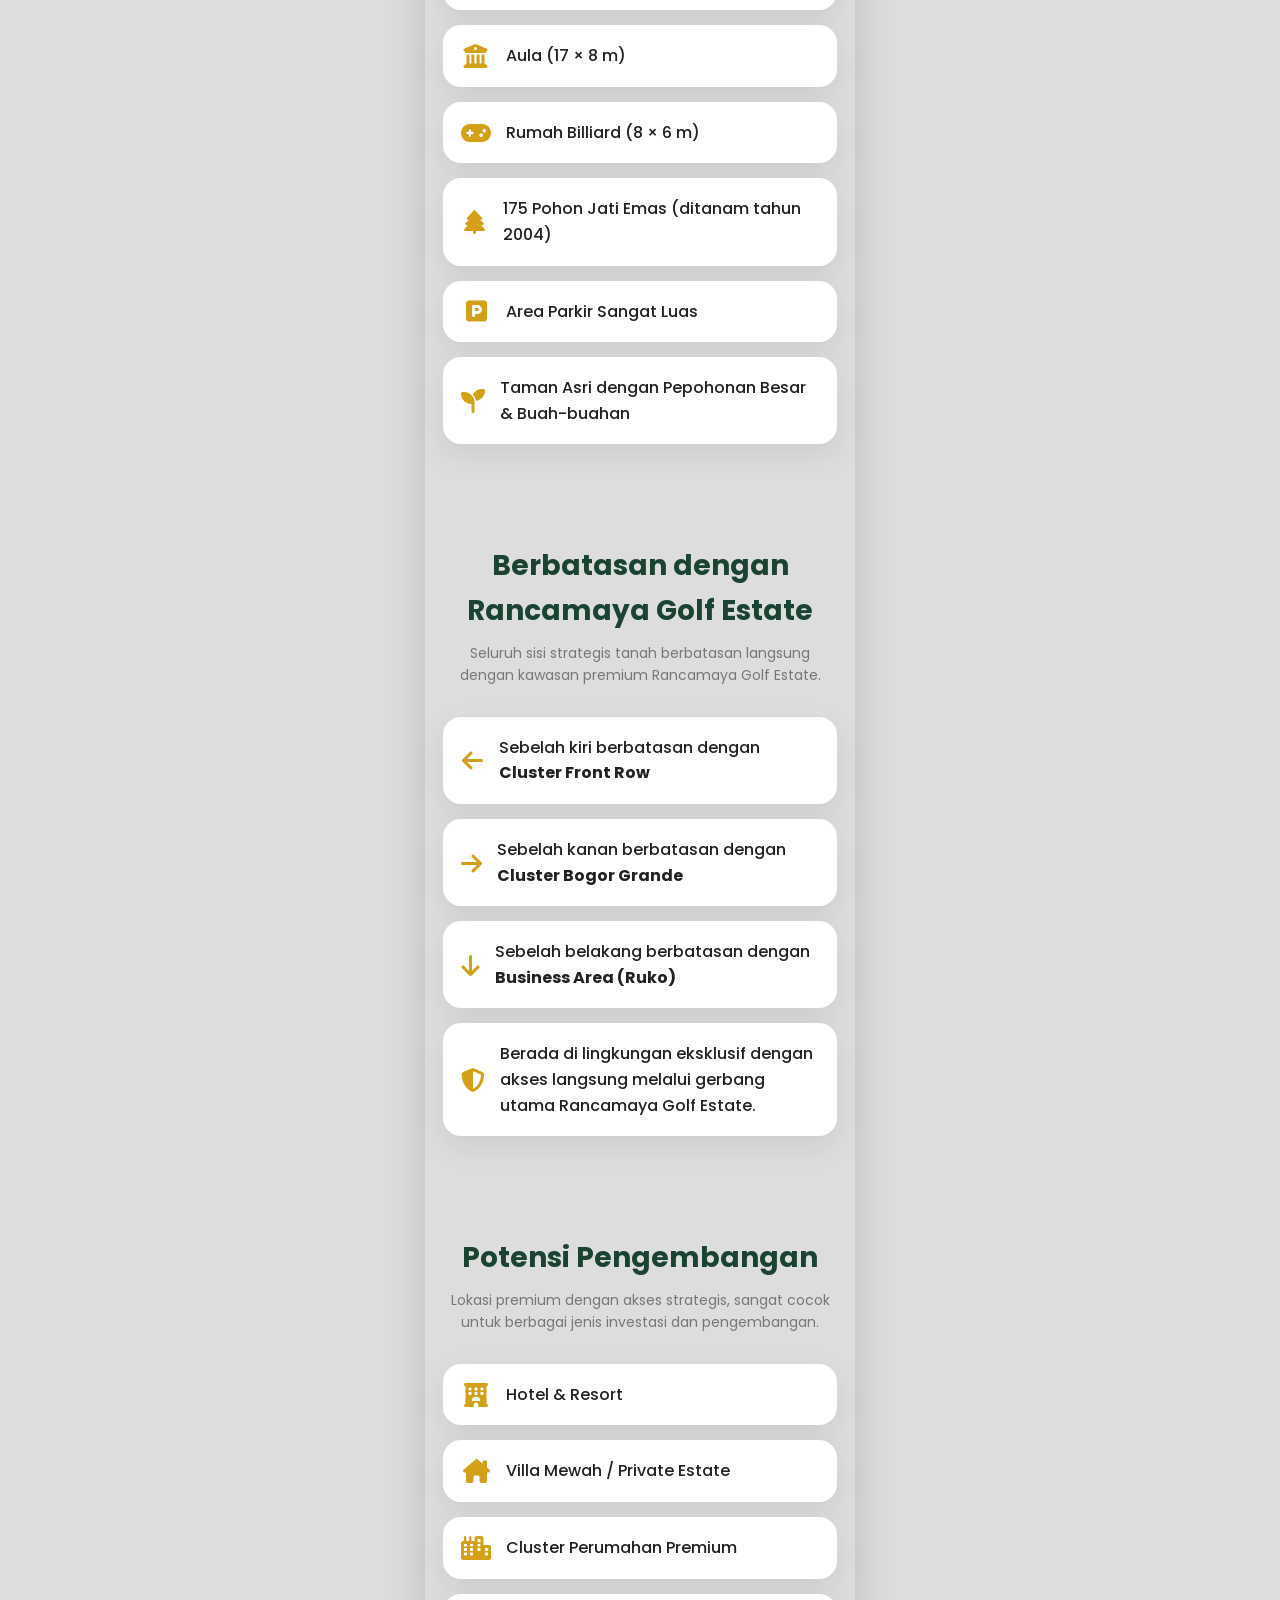
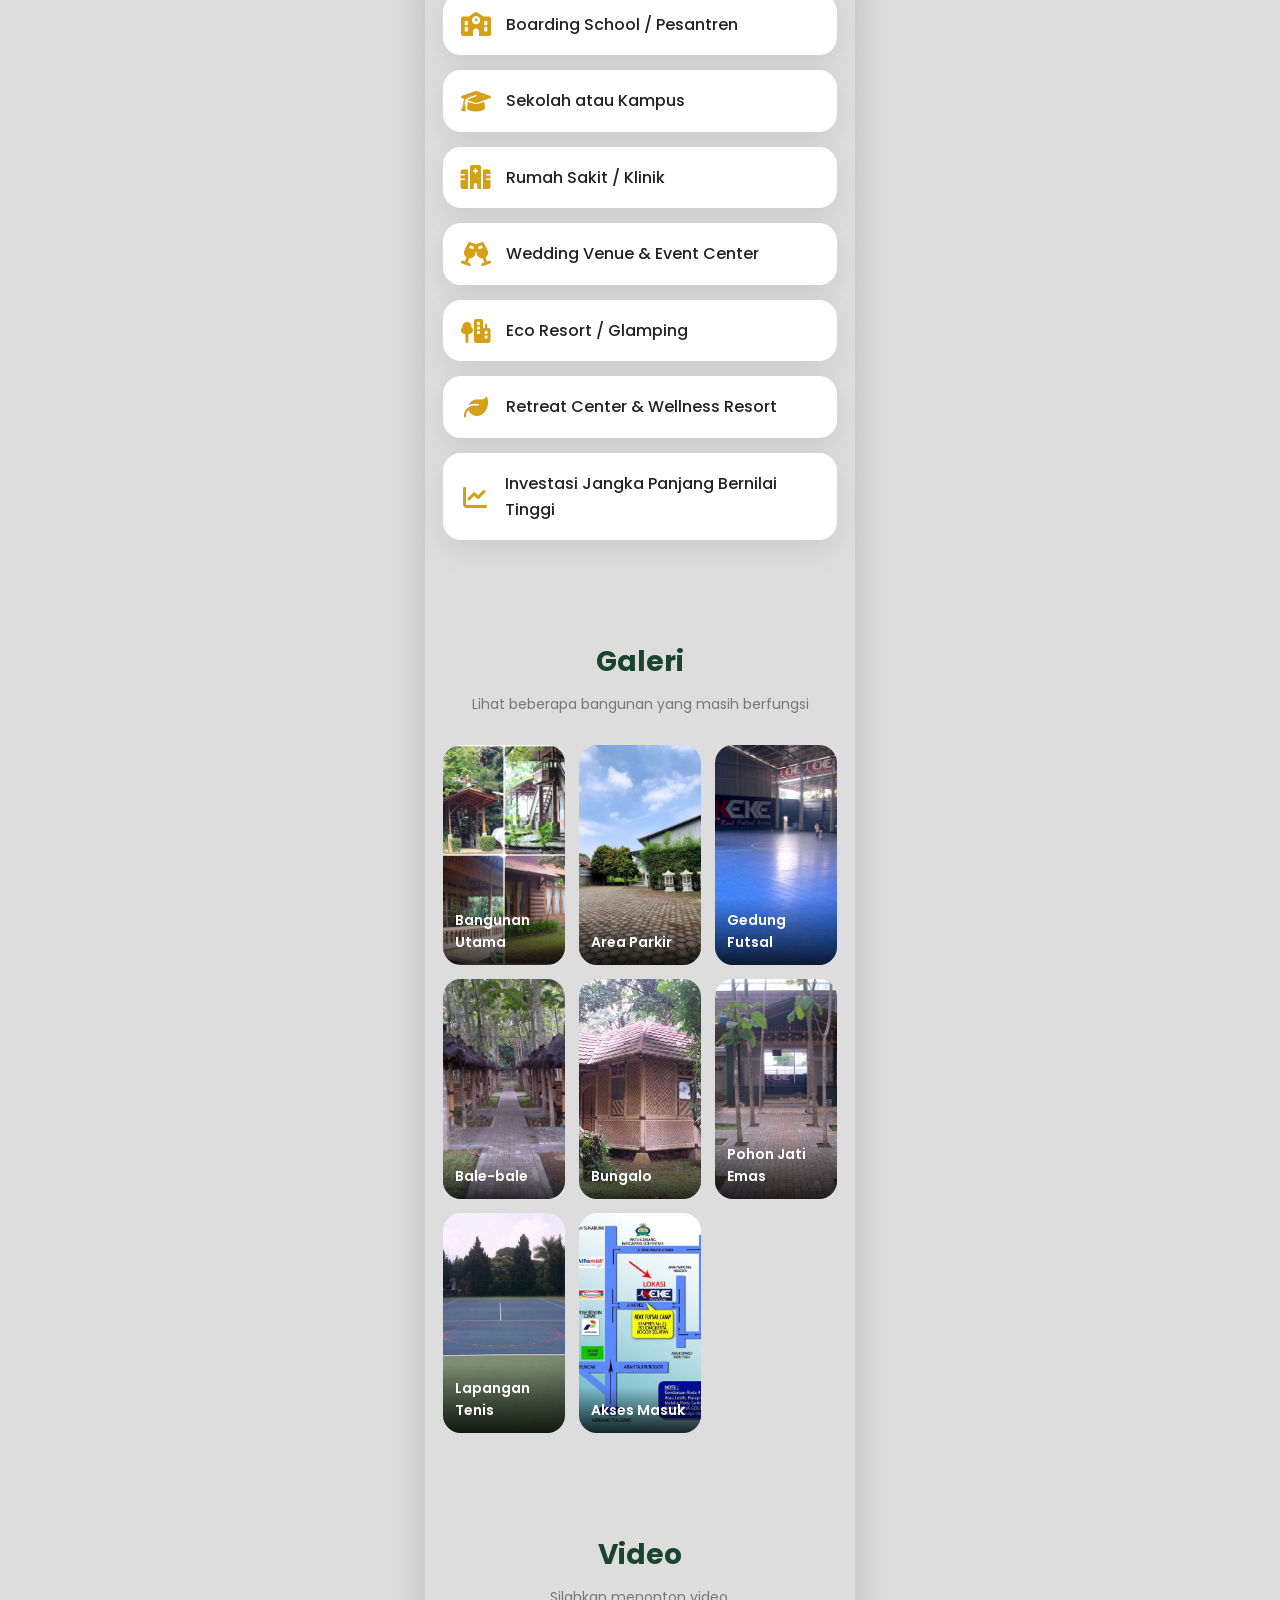
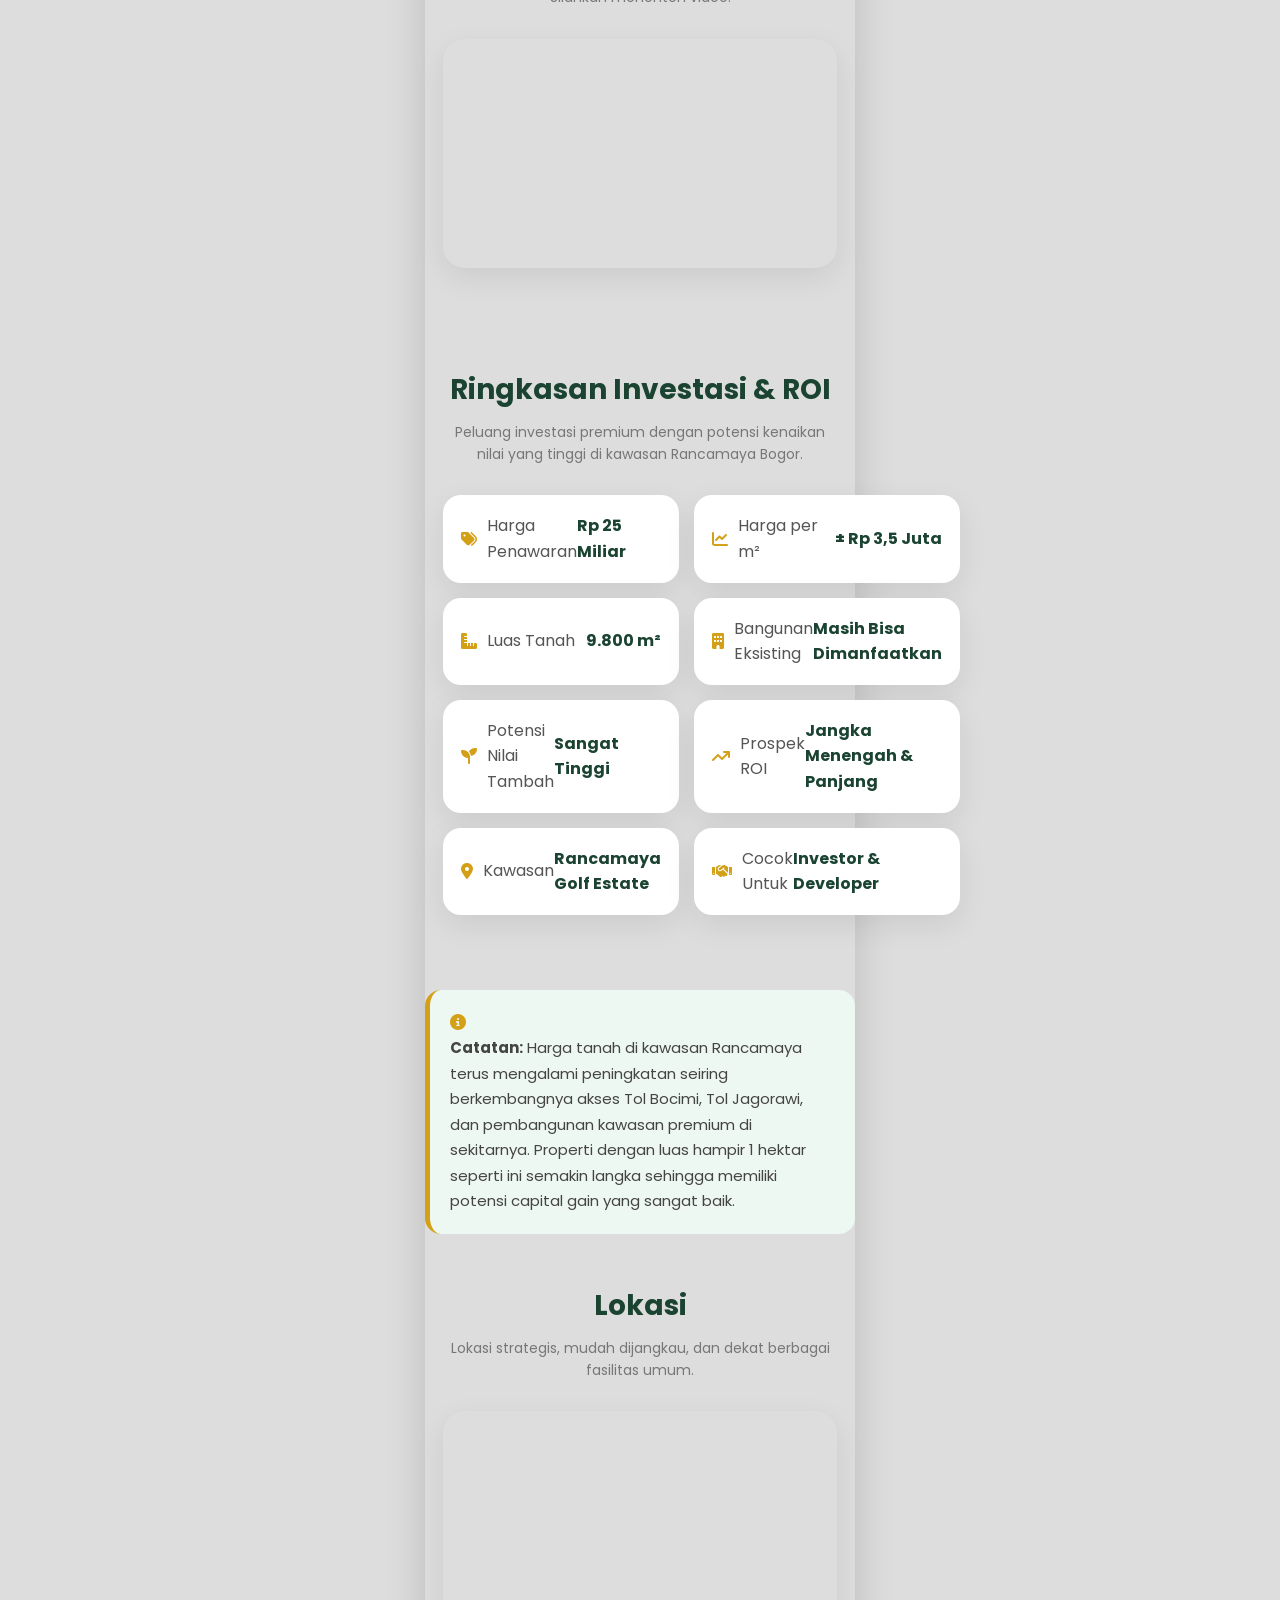
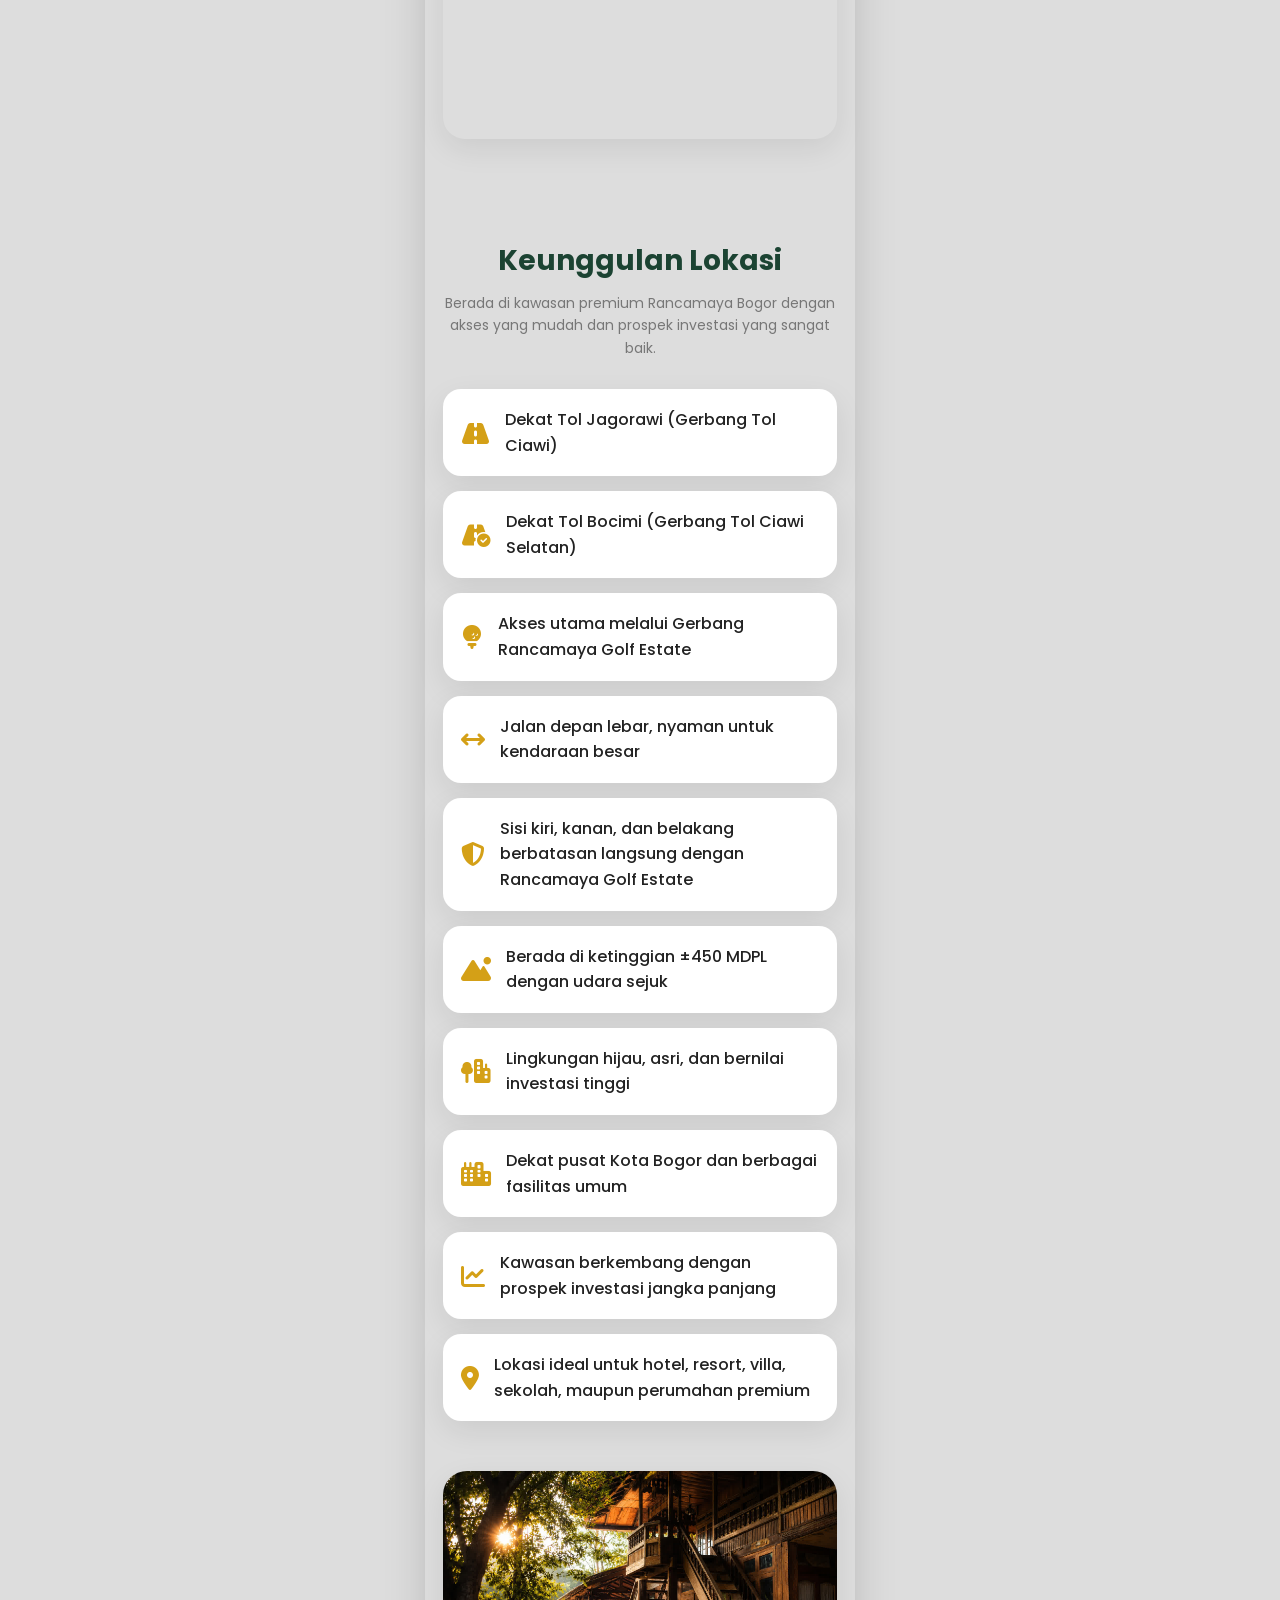
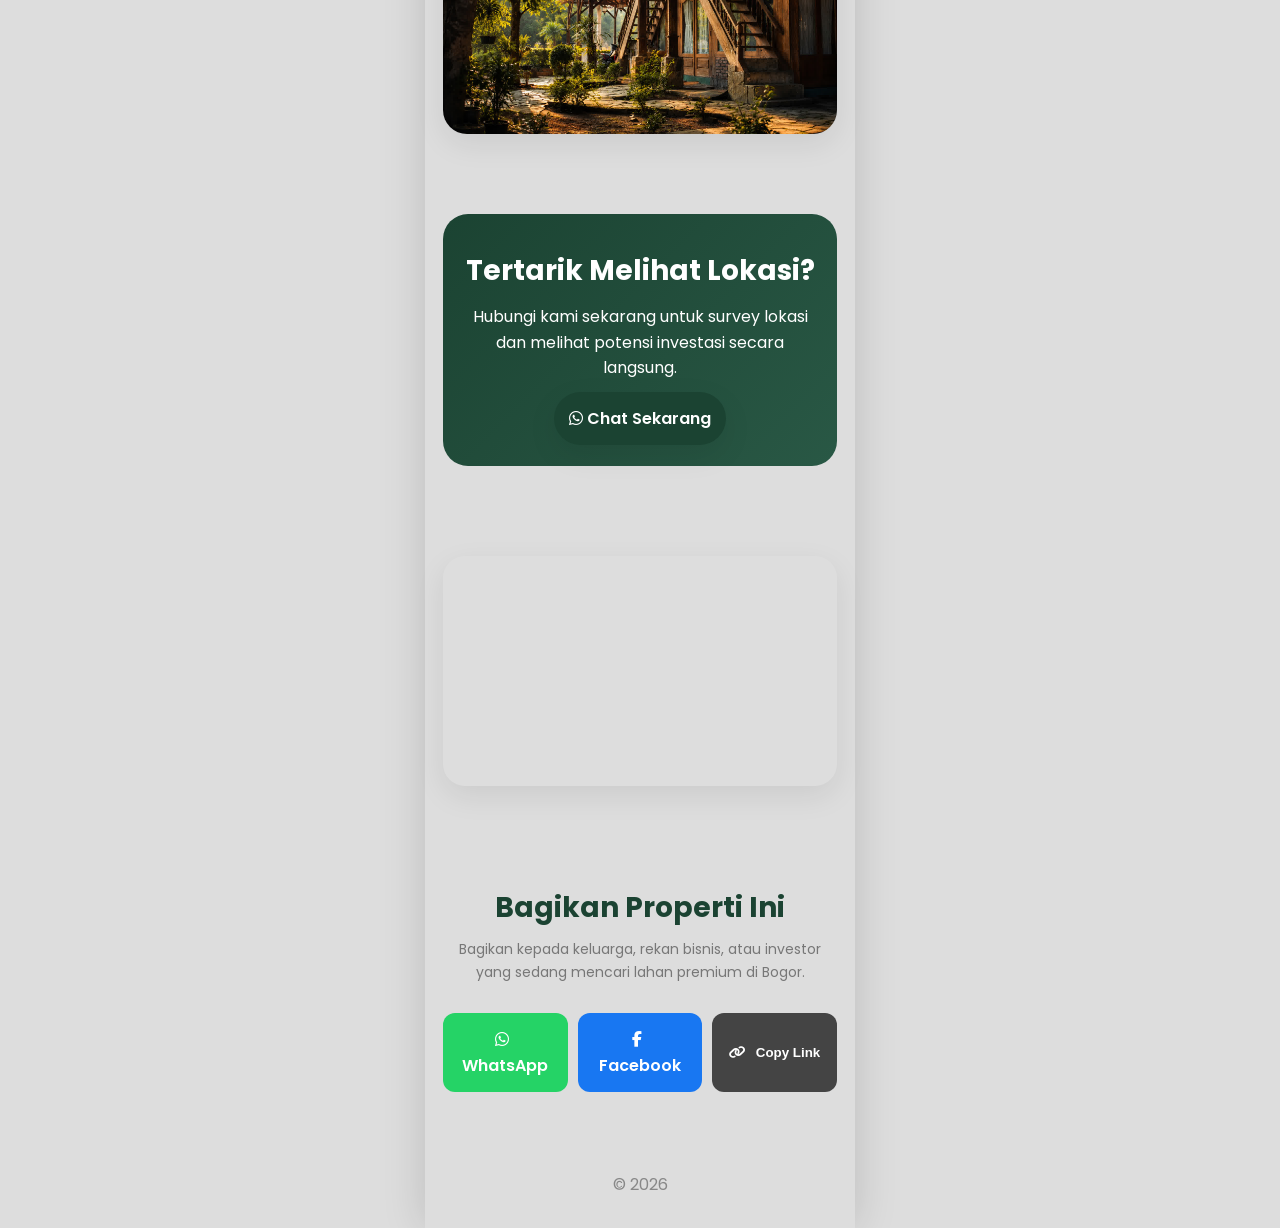
==== commit 3f20770a: "Update index.html" ====
--- a/index.html
+++ b/index.html
@@ -379,6 +379,54 @@
 
 </section>
 
+<!-- ========================= -->
+<!-- BATAS TANAH -->
+<!-- ========================= -->
+
+<section id="batas-tanah" class="section">
+
+    <div class="section-title">
+        <h2>Berbatasan dengan Rancamaya Golf Estate</h2>
+        <p>
+            Seluruh sisi strategis tanah berbatasan langsung dengan kawasan premium
+            Rancamaya Golf Estate.
+        </p>
+    </div>
+
+    <div class="feature-list">
+
+        <div class="feature-item">
+            <i class="fa-solid fa-arrow-left"></i>
+            <span>
+                Sebelah kiri berbatasan dengan <strong>Cluster Front Row</strong>
+            </span>
+        </div>
+
+        <div class="feature-item">
+            <i class="fa-solid fa-arrow-right"></i>
+            <span>
+                Sebelah kanan berbatasan dengan <strong>Cluster Bogor Grande</strong>
+            </span>
+        </div>
+
+        <div class="feature-item">
+            <i class="fa-solid fa-arrow-down"></i>
+            <span>
+                Sebelah belakang berbatasan dengan <strong>Business Area (Ruko)</strong>
+            </span>
+        </div>
+
+        <div class="feature-item">
+            <i class="fa-solid fa-shield-halved"></i>
+            <span>
+                Berada di lingkungan eksklusif dengan akses langsung melalui gerbang utama Rancamaya Golf Estate.
+            </span>
+        </div>
+
+    </div>
+
+</section>
+    
     <!-- ========================= -->
 <!-- POTENSI PENGEMBANGAN -->
 <!-- ========================= -->
